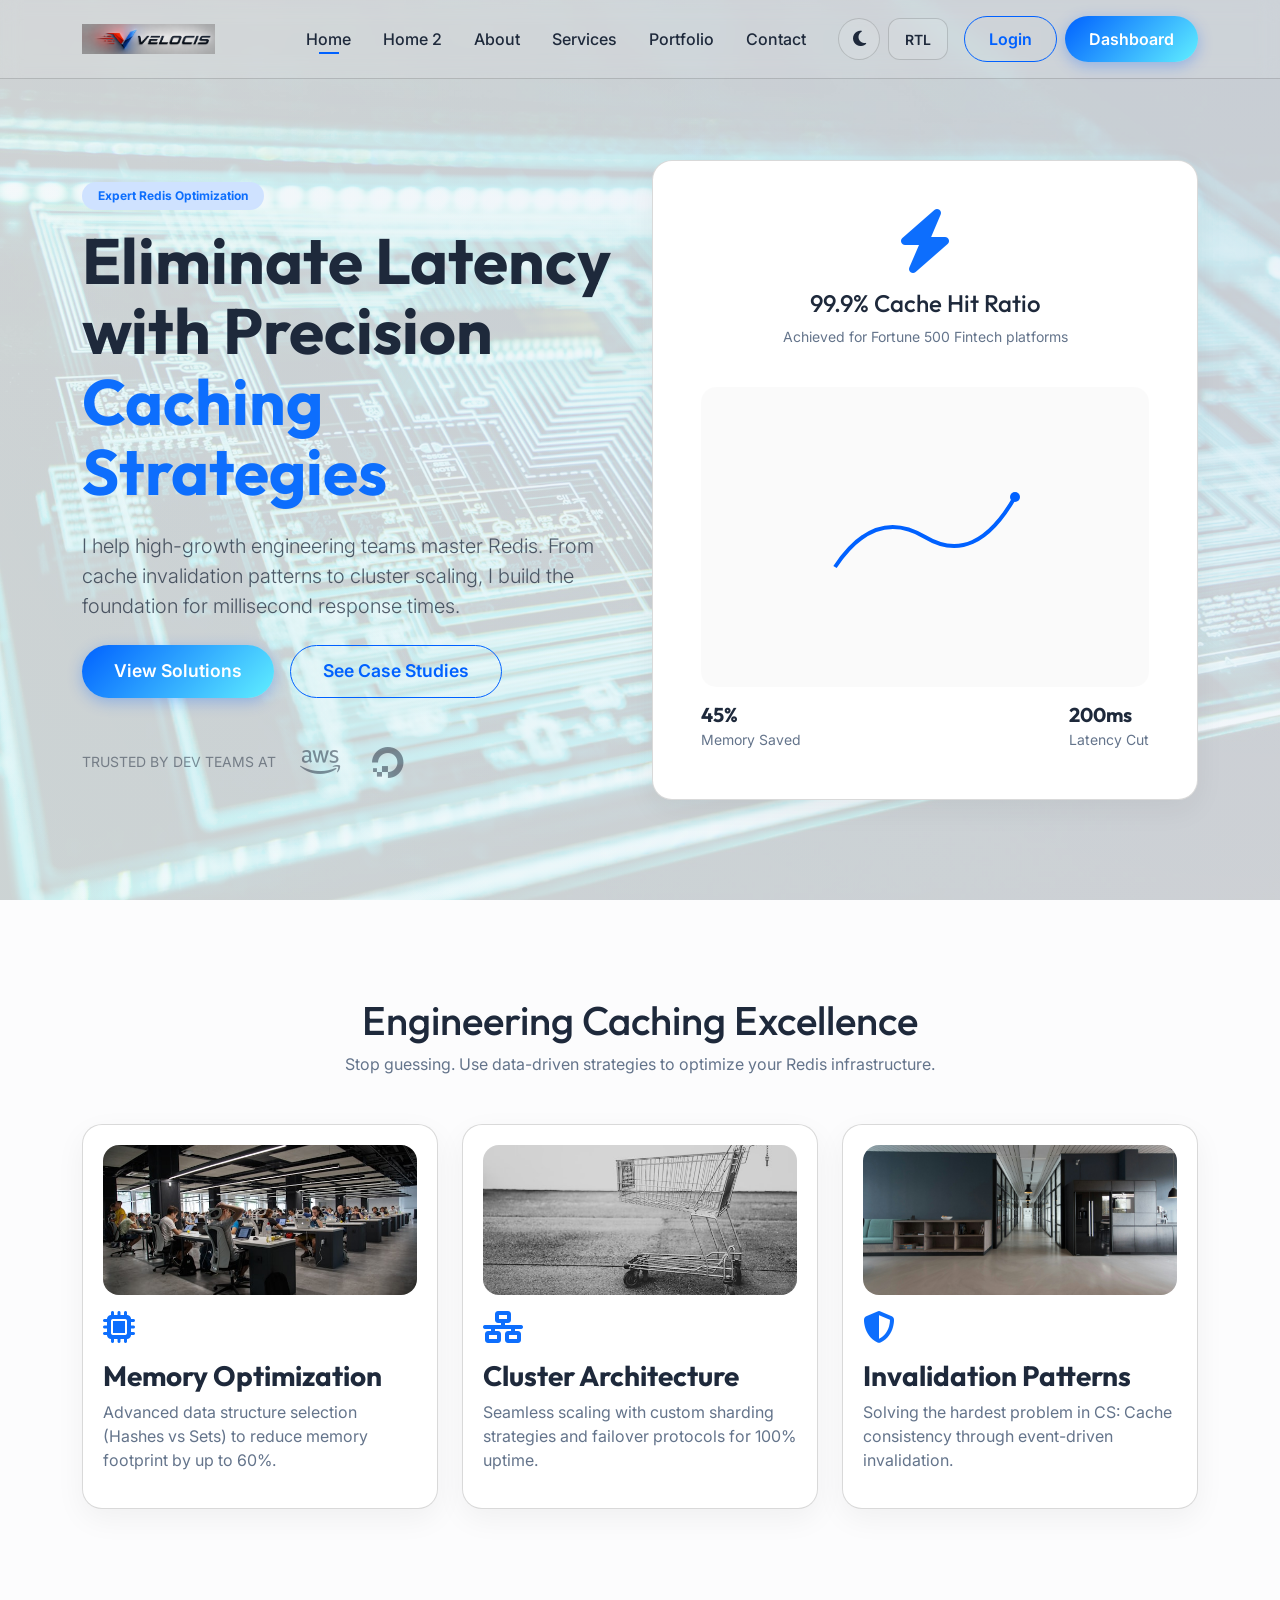
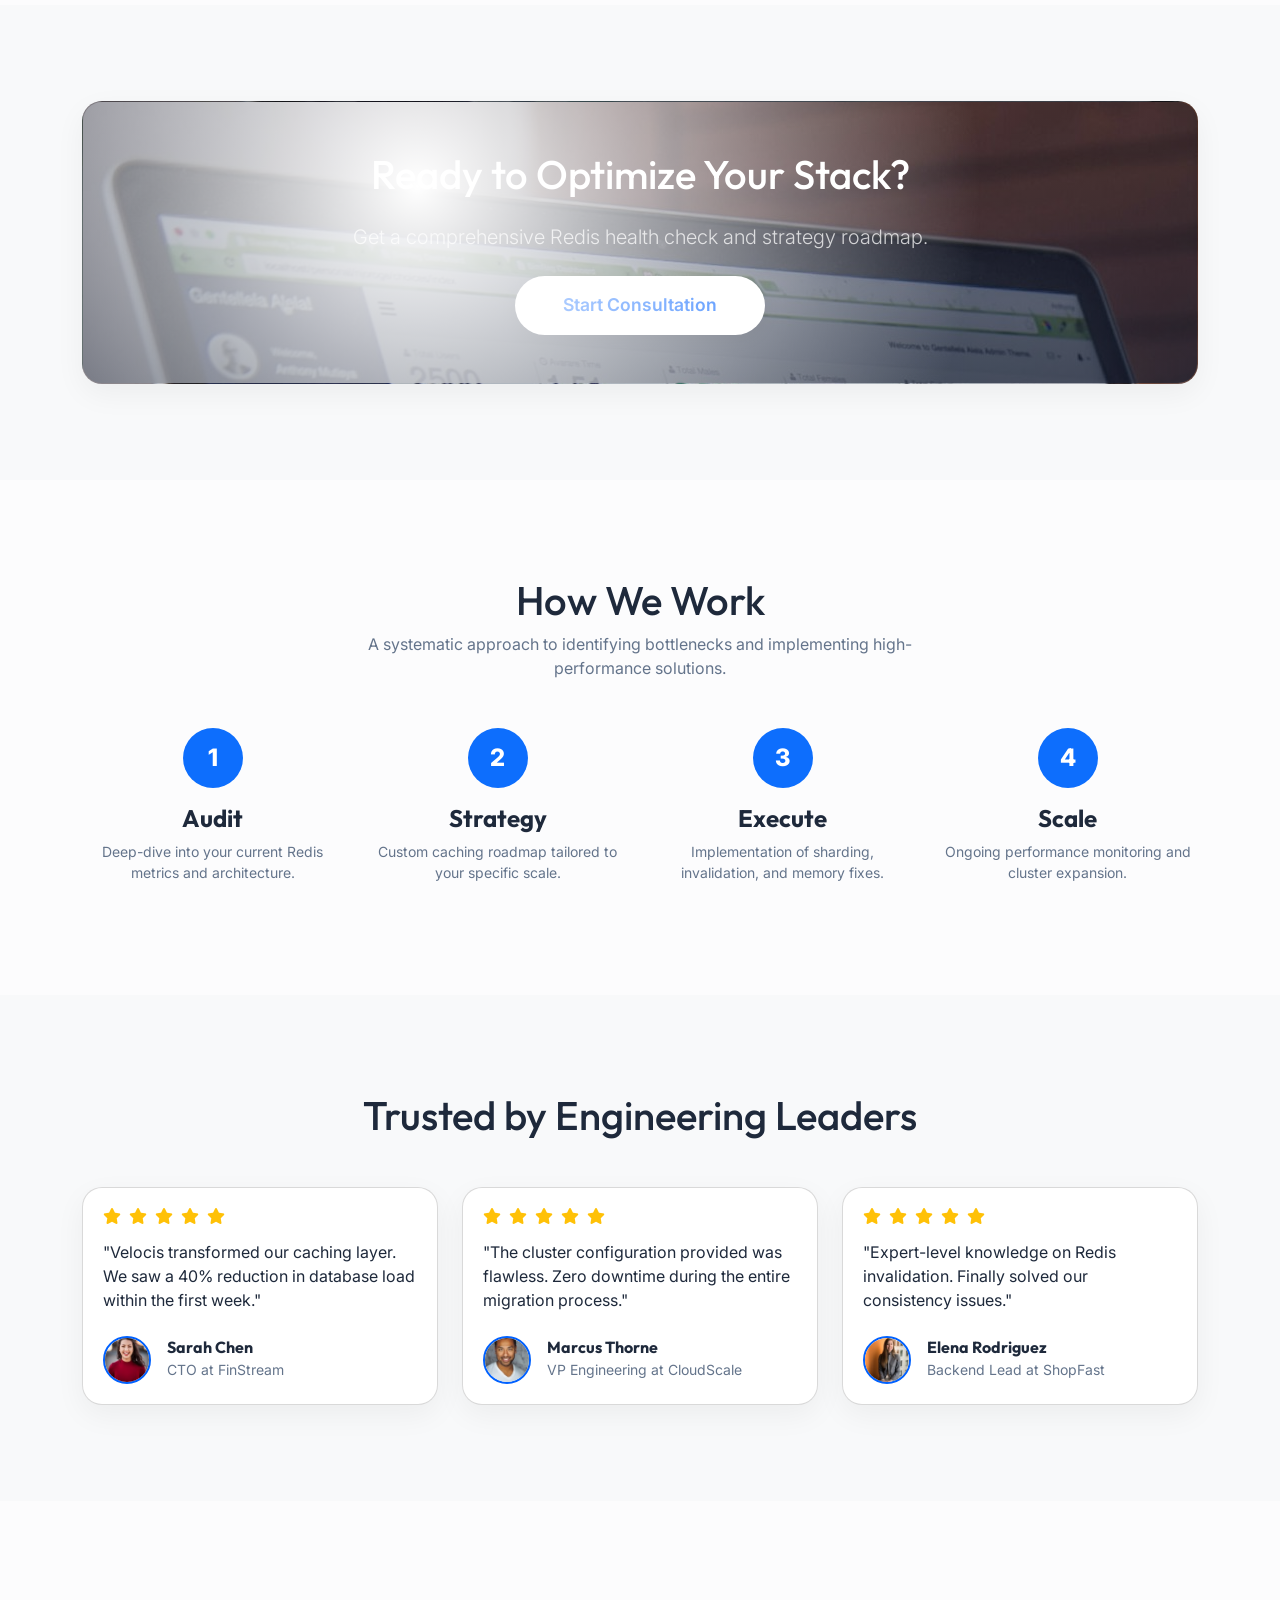
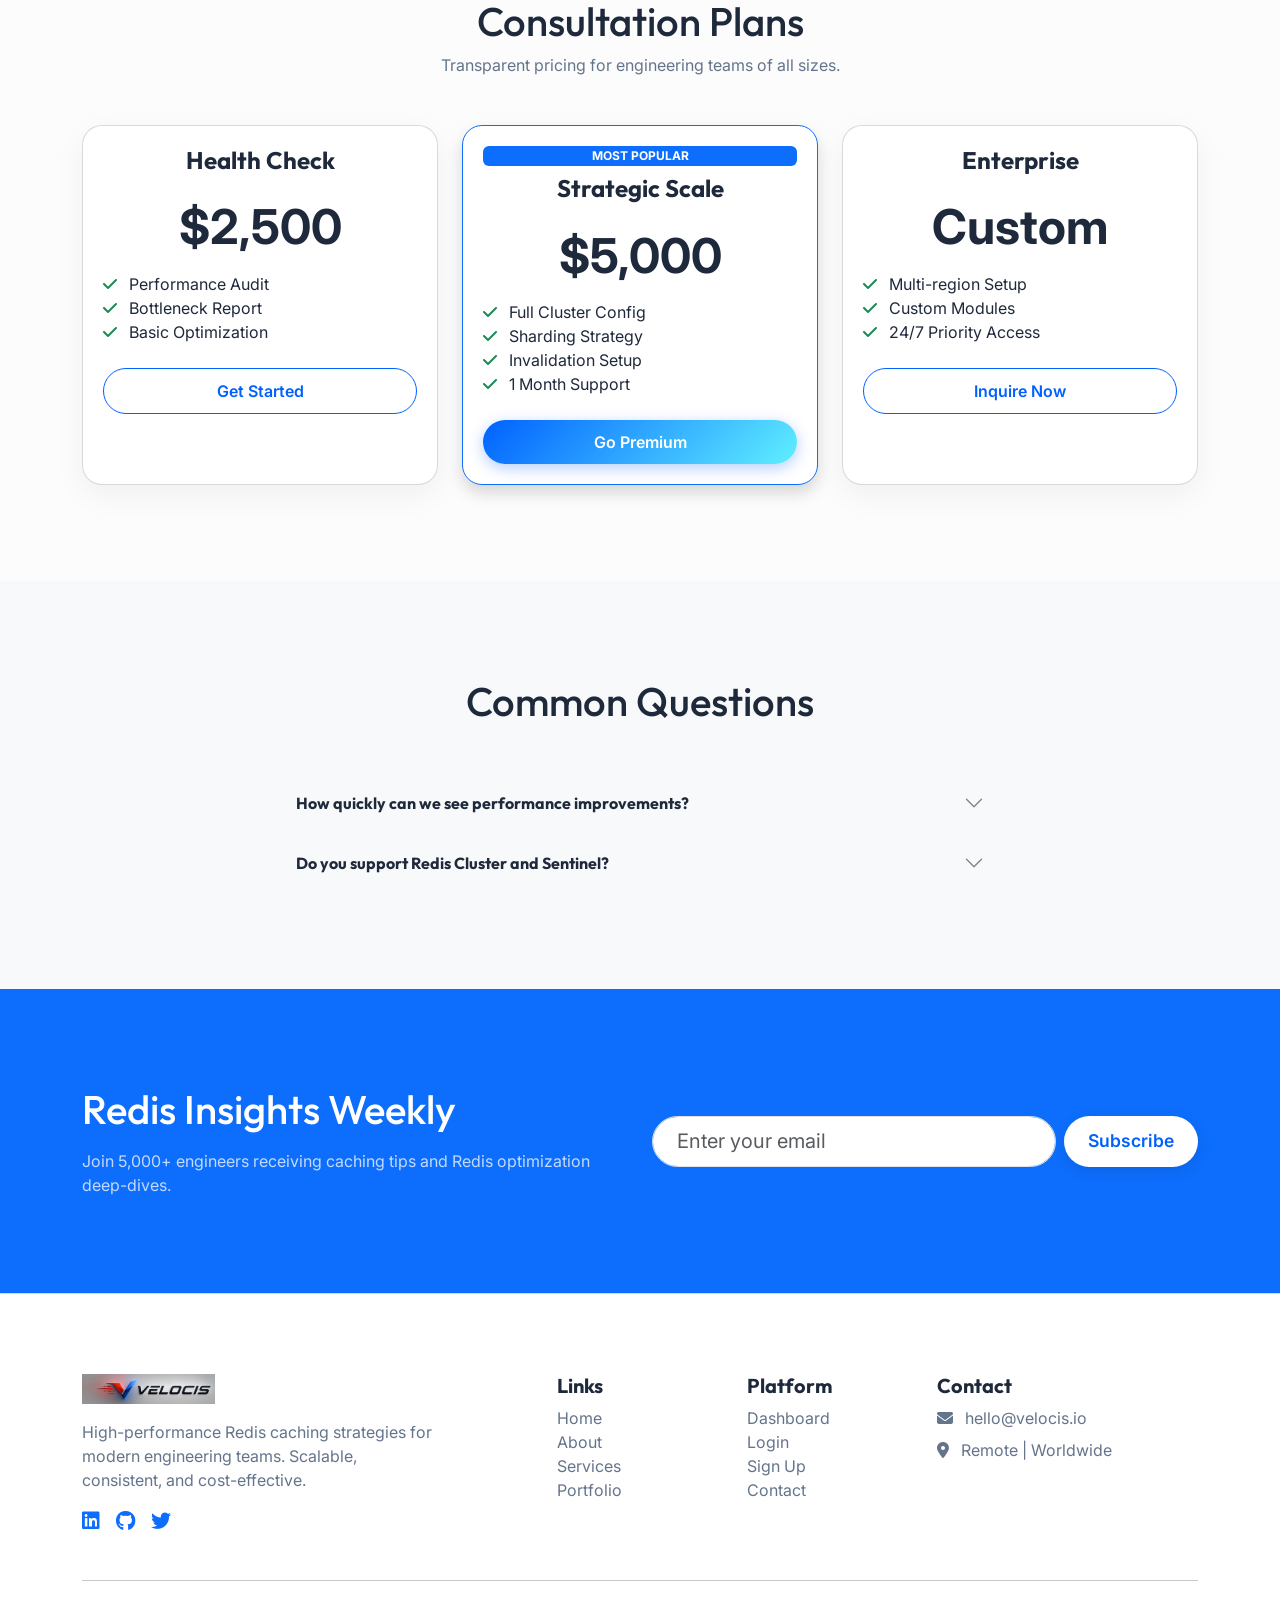
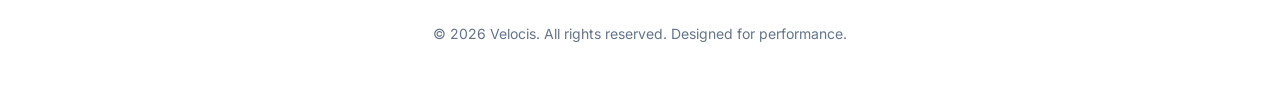
==== index.html @ e5b5977b "First80CentPush" ====
<!DOCTYPE html>
<html lang="en" dir="ltr">

<head>
    <meta charset="UTF-8">
    <meta name="viewport" content="width=device-width, initial-scale=1.0">
    <meta name="description"
        content="Velocis - Freelance Redis Caching Strategy Consultant. Expert Redis optimization, cluster configuration, and memory management for dev teams.">
    <meta name="keywords"
        content="Redis Consultant, Caching Strategy, Redis Optimization, Memory Management, Redis Cluster, Cache Invalidation">
    <meta name="author" content="Velocis">
    <title>Velocis | Redis Caching Strategy Consultant</title>
    <link rel="icon" type="image/png" href="assets/favicon.png">

    <!-- Google Fonts -->
    <link rel="preconnect" href="https://fonts.googleapis.com">
    <link rel="preconnect" href="https://fonts.gstatic.com" crossorigin>
    <link href="https://fonts.googleapis.com/css2?family=Inter:wght@400;500;600&family=Outfit:wght@700;800&display=swap"
        rel="stylesheet">

    <!-- Bootstrap 5 CSS -->
    <link href="https://cdn.jsdelivr.net/npm/bootstrap@5.3.0/dist/css/bootstrap.min.css" rel="stylesheet">
    <!-- Font Awesome -->
    <link rel="stylesheet" href="https://cdnjs.cloudflare.com/ajax/libs/font-awesome/6.4.0/css/all.min.css">
    <!-- Custom CSS -->
    <link rel="stylesheet" href="css/style.css">
</head>

<body>

    <!-- Navbar -->
    <nav class="navbar navbar-expand-lg fixed-top py-3">
        <div class="container">
            <a class="navbar-brand d-flex align-items-center" href="index.html">
                <img src="assets/logo.png" alt="Velocis Logo" height="30" class="d-inline-block align-text-top me-2">
            </a>
            <button class="navbar-toggler border-0" type="button" data-bs-toggle="collapse" data-bs-target="#navbarNav">
                <span class="navbar-toggler-icon"></span>
            </button>
            <div class="collapse navbar-collapse" id="navbarNav">
                <ul class="navbar-nav ms-auto align-items-center">
                    <li class="nav-item"><a class="nav-link px-3 active" href="index.html">Home</a></li>
                    <li class="nav-item"><a class="nav-link px-3" href="index-alt.html">Home 2</a></li>
                    <li class="nav-item"><a class="nav-link px-3" href="about.html">About</a></li>
                    <li class="nav-item"><a class="nav-link px-3" href="services.html">Services</a></li>
                    <li class="nav-item"><a class="nav-link px-3" href="portfolio.html">Portfolio</a></li>
                    <li class="nav-item"><a class="nav-link px-3" href="contact.html">Contact</a></li>
                    <li class="nav-item ms-lg-3 d-flex gap-2">
                        <button id="theme-toggle" title="Toggle Theme">
                            <i class="fas fa-moon"></i>
                        </button>
                        <button id="rtl-toggle" class="btn btn-outline-secondary btn-sm">RTL</button>
                    </li>
                    <li class="nav-item ms-lg-3 d-flex gap-2">
                        <a href="login.html" class="btn btn-outline-primary">Login</a>
                        <a href="dashboard.html" class="btn btn-premium">Dashboard</a>
                    </li>
                </ul>
            </div>
        </div>
    </nav>

    <!-- Hero Section -->
    <header class="hero-section">
        <img src="assets/home_hero.jpg" alt="Tech Background" class="hero-bg-image">
        <div class="container">
            <div class="row align-items-center">
                <div class="col-lg-6 hero-content">
                    <span class="badge bg-primary-subtle text-primary mb-3 px-3 py-2 rounded-pill">Expert Redis
                        Optimization</span>
                    <h1 class="hero-title">Eliminate Latency with Precision <span class="text-primary">Caching
                            Strategies</span></h1>
                    <p class="lead mb-4 opacity-75">I help high-growth engineering teams master Redis. From cache
                        invalidation patterns to cluster scaling, I build the foundation for millisecond response times.
                    </p>
                    <div class="d-flex gap-3">
                        <a href="services.html" class="btn btn-premium btn-lg">View Solutions</a>
                        <a href="portfolio.html" class="btn btn-outline-primary btn-lg">See Case Studies</a>
                    </div>
                    <div class="mt-5 d-flex align-items-center gap-4 opacity-50">
                        <small>TRUSTED BY DEV TEAMS AT</small>
                        <div class="d-flex gap-3">
                            <i class="fab fa-aws fa-2x"></i>
                            <i class="fab fa-google-cloud fa-2x"></i>
                            <i class="fab fa-digital-ocean fa-2x"></i>
                        </div>
                    </div>
                </div>
                <div class="col-lg-6 d-none d-lg-block">
                    <div class="glass-card text-center p-5">
                        <div class="mb-4">
                            <i class="fas fa-bolt text-primary fa-4x mb-3"></i>
                            <h3 class="h4">99.9% Cache Hit Ratio</h3>
                            <p class="small text-muted">Achieved for Fortune 500 Fintech platforms</p>
                        </div>
                        <div class="chart-container mb-3">
                            <!-- Simple SVG Visualization -->
                            <svg width="200" height="100" viewBox="0 0 200 100">
                                <path d="M10,80 Q50,20 100,50 T190,10" fill="none" stroke="var(--primary-color)"
                                    stroke-width="4" />
                                <circle cx="190" cy="10" r="5" fill="var(--primary-color)" />
                            </svg>
                        </div>
                        <div class="d-flex justify-content-between text-start">
                            <div>
                                <h5 class="mb-0">45%</h5>
                                <small class="text-muted">Memory Saved</small>
                            </div>
                            <div>
                                <h5 class="mb-0">200ms</h5>
                                <small class="text-muted">Latency Cut</small>
                            </div>
                        </div>
                    </div>
                </div>
            </div>
        </div>
    </header>

    <!-- Expertise Section -->
    <section class="py-5 bg-light-subtle">
        <div class="container py-5">
            <div class="text-center mb-5 section-title">
                <h2 class="h1">Engineering Caching Excellence</h2>
                <p class="text-muted mx-auto" style="max-width: 600px;">Stop guessing. Use data-driven strategies to
                    optimize your Redis infrastructure.</p>
            </div>
            <div class="row g-4">
                <div class="col-md-4">
                    <div class="glass-card h-100 hover-zoom">
                        <img src="assets/service_audit.jpg" alt="Memory Optimization" class="img-fluid rounded-4 mb-3" style="height: 150px; object-fit: cover;">
                        <i class="fas fa-microchip text-primary fa-2x mb-3"></i>
                        <h3>Memory Optimization</h3>
                        <p class="text-muted">Advanced data structure selection (Hashes vs Sets) to reduce memory
                            footprint by up to 60%.</p>
                    </div>
                </div>
                <div class="col-md-4">
                    <div class="glass-card h-100 hover-zoom">
                        <img src="assets/service_cluster.jpg" alt="Cluster Architecture" class="img-fluid rounded-4 mb-3" style="height: 150px; object-fit: cover;">
                        <i class="fas fa-network-wired text-primary fa-2x mb-3"></i>
                        <h3>Cluster Architecture</h3>
                        <p class="text-muted">Seamless scaling with custom sharding strategies and failover protocols
                            for 100% uptime.</p>
                    </div>
                </div>
                <div class="col-md-4">
                    <div class="glass-card h-100 hover-zoom">
                        <img src="assets/about_hero.jpg" alt="Invalidation Patterns" class="img-fluid rounded-4 mb-3" style="height: 150px; object-fit: cover;">
                        <i class="fas fa-shield-halved text-primary fa-2x mb-3"></i>
                        <h3>Invalidation Patterns</h3>
                        <p class="text-muted">Solving the hardest problem in CS: Cache consistency through event-driven
                            invalidation.</p>
                    </div>
                </div>
            </div>
        </div>
    </section>

    <!-- CTA Section -->
    <section class="py-5">
        <div class="container py-5">
            <div class="glass-card bg-primary text-white p-5 text-center overflow-hidden position-relative image-overlay bg-img"
                style="background-image: url('assets/portfolio_3.jpg');">
                <div class="position-relative z-2">
                    <h2 class="h1 mb-4">Ready to Optimize Your Stack?</h2>
                    <p class="lead mb-4 opacity-75">Get a comprehensive Redis health check and strategy roadmap.</p>
                    <a href="contact.html" class="btn btn-light btn-lg px-5 py-3">Start Consultation</a>
                </div>
                <!-- Background decor -->
                <div class="position-absolute top-0 start-0 w-100 h-100 opacity-10"
                    style="background: radial-gradient(circle at 30% 30%, white 0%, transparent 70%);"></div>
            </div>
        </div>
    </section>

    <!-- Process Section -->
    <section class="py-5 bg-light-subtle">
        <div class="container py-5">
            <div class="text-center mb-5 section-title">
                <h2 class="h1">How We Work</h2>
                <p class="text-muted mx-auto" style="max-width: 600px;">A systematic approach to identifying bottlenecks
                    and implementing high-performance solutions.</p>
            </div>
            <div class="row g-4 justify-content-center">
                <div class="col-md-3 text-center">
                    <div class="bg-primary text-white rounded-circle d-inline-flex align-items-center justify-content-center mb-3"
                        style="width: 60px; height: 60px; font-size: 1.5rem; font-weight: 800;">1</div>
                    <h4>Audit</h4>
                    <p class="text-muted small">Deep-dive into your current Redis metrics and architecture.</p>
                </div>
                <div class="col-md-3 text-center">
                    <div class="bg-primary text-white rounded-circle d-inline-flex align-items-center justify-content-center mb-3"
                        style="width: 60px; height: 60px; font-size: 1.5rem; font-weight: 800;">2</div>
                    <h4>Strategy</h4>
                    <p class="text-muted small">Custom caching roadmap tailored to your specific scale.</p>
                </div>
                <div class="col-md-3 text-center">
                    <div class="bg-primary text-white rounded-circle d-inline-flex align-items-center justify-content-center mb-3"
                        style="width: 60px; height: 60px; font-size: 1.5rem; font-weight: 800;">3</div>
                    <h4>Execute</h4>
                    <p class="text-muted small">Implementation of sharding, invalidation, and memory fixes.</p>
                </div>
                <div class="col-md-3 text-center">
                    <div class="bg-primary text-white rounded-circle d-inline-flex align-items-center justify-content-center mb-3"
                        style="width: 60px; height: 60px; font-size: 1.5rem; font-weight: 800;">4</div>
                    <h4>Scale</h4>
                    <p class="text-muted small">Ongoing performance monitoring and cluster expansion.</p>
                </div>
            </div>
        </div>
    </section>

    <!-- Testimonials Section -->
    <section class="py-5">
        <div class="container py-5">
            <div class="text-center mb-5 section-title">
                <h2 class="h1">Trusted by Engineering Leaders</h2>
            </div>
            <div class="row g-4">
                <div class="col-md-4">
                    <div class="glass-card h-100">
                        <div class="d-flex gap-2 text-warning mb-3">
                            <i class="fas fa-star"></i><i class="fas fa-star"></i><i class="fas fa-star"></i><i
                                class="fas fa-star"></i><i class="fas fa-star"></i>
                        </div>
                        <p class="mb-4">"Velocis transformed our caching layer. We saw a 40% reduction in database load
                            within the first week."</p>
                        <div class="d-flex align-items-center gap-3">
                            <img src="assets/sarah.jpg" alt="Sarah Chen" class="avatar-img">
                            <div>
                                <h6 class="mb-0">Sarah Chen</h6>
                                <small class="text-muted">CTO at FinStream</small>
                            </div>
                        </div>
                    </div>
                </div>
                <div class="col-md-4">
                    <div class="glass-card h-100">
                        <div class="d-flex gap-2 text-warning mb-3">
                            <i class="fas fa-star"></i><i class="fas fa-star"></i><i class="fas fa-star"></i><i
                                class="fas fa-star"></i><i class="fas fa-star"></i>
                        </div>
                        <p class="mb-4">"The cluster configuration provided was flawless. Zero downtime during the
                            entire migration process."</p>
                        <div class="d-flex align-items-center gap-3">
                            <img src="assets/marcus.jpg" alt="Marcus Thorne" class="avatar-img">
                            <div>
                                <h6 class="mb-0">Marcus Thorne</h6>
                                <small class="text-muted">VP Engineering at CloudScale</small>
                            </div>
                        </div>
                    </div>
                </div>
                <div class="col-md-4">
                    <div class="glass-card h-100">
                        <div class="d-flex gap-2 text-warning mb-3">
                            <i class="fas fa-star"></i><i class="fas fa-star"></i><i class="fas fa-star"></i><i
                                class="fas fa-star"></i><i class="fas fa-star"></i>
                        </div>
                        <p class="mb-4">"Expert-level knowledge on Redis invalidation. Finally solved our consistency
                            issues."</p>
                        <div class="d-flex align-items-center gap-3">
                            <img src="assets/elena.jpg" alt="Elena Rodriguez" class="avatar-img">
                            <div>
                                <h6 class="mb-0">Elena Rodriguez</h6>
                                <small class="text-muted">Backend Lead at ShopFast</small>
                            </div>
                        </div>
                    </div>
                </div>
            </div>
        </div>
    </section>

    <!-- Pricing Section -->
    <section class="py-5 bg-light-subtle">
        <div class="container py-5">
            <div class="text-center mb-5 section-title">
                <h2 class="h1">Consultation Plans</h2>
                <p class="text-muted mx-auto" style="max-width: 600px;">Transparent pricing for engineering teams of all
                    sizes.</p>
            </div>
            <div class="row g-4">
                <div class="col-md-4">
                    <div class="glass-card h-100 text-center">
                        <h4>Health Check</h4>
                        <div class="display-5 fw-bold my-3">$2,500</div>
                        <ul class="list-unstyled mb-4 text-start">
                            <li><i class="fas fa-check text-success me-2"></i> Performance Audit</li>
                            <li><i class="fas fa-check text-success me-2"></i> Bottleneck Report</li>
                            <li><i class="fas fa-check text-success me-2"></i> Basic Optimization</li>
                        </ul>
                        <a href="contact.html" class="btn btn-outline-primary w-100">Get Started</a>
                    </div>
                </div>
                <div class="col-md-4">
                    <div class="glass-card h-100 text-center border-primary shadow">
                        <span class="badge bg-primary mb-2">MOST POPULAR</span>
                        <h4>Strategic Scale</h4>
                        <div class="display-5 fw-bold my-3">$5,000</div>
                        <ul class="list-unstyled mb-4 text-start">
                            <li><i class="fas fa-check text-success me-2"></i> Full Cluster Config</li>
                            <li><i class="fas fa-check text-success me-2"></i> Sharding Strategy</li>
                            <li><i class="fas fa-check text-success me-2"></i> Invalidation Setup</li>
                            <li><i class="fas fa-check text-success me-2"></i> 1 Month Support</li>
                        </ul>
                        <a href="contact.html" class="btn btn-premium w-100">Go Premium</a>
                    </div>
                </div>
                <div class="col-md-4">
                    <div class="glass-card h-100 text-center">
                        <h4>Enterprise</h4>
                        <div class="display-5 fw-bold my-3">Custom</div>
                        <ul class="list-unstyled mb-4 text-start">
                            <li><i class="fas fa-check text-success me-2"></i> Multi-region Setup</li>
                            <li><i class="fas fa-check text-success me-2"></i> Custom Modules</li>
                            <li><i class="fas fa-check text-success me-2"></i> 24/7 Priority Access</li>
                        </ul>
                        <a href="contact.html" class="btn btn-outline-primary w-100">Inquire Now</a>
                    </div>
                </div>
            </div>
        </div>
    </section>

    <!-- FAQ Section -->
    <section class="py-5">
        <div class="container py-5">
            <div class="text-center mb-5 section-title">
                <h2 class="h1">Common Questions</h2>
            </div>
            <div class="row justify-content-center">
                <div class="col-lg-8">
                    <div class="accordion accordion-flush" id="faqAccordion">
                        <div class="accordion-item bg-transparent">
                            <h2 class="accordion-header">
                                <button class="accordion-button collapsed bg-transparent fw-bold" type="button"
                                    data-bs-toggle="collapse" data-bs-target="#faq1">
                                    How quickly can we see performance improvements?
                                </button>
                            </h2>
                            <div id="faq1" class="accordion-collapse collapse" data-bs-parent="#faqAccordion">
                                <div class="accordion-body text-muted">
                                    Most teams see significant latency reduction within the first 48-72 hours of
                                    implementing our initial optimization recommendations.
                                </div>
                            </div>
                        </div>
                        <div class="accordion-item bg-transparent">
                            <h2 class="accordion-header">
                                <button class="accordion-button collapsed bg-transparent fw-bold" type="button"
                                    data-bs-toggle="collapse" data-bs-target="#faq2">
                                    Do you support Redis Cluster and Sentinel?
                                </button>
                            </h2>
                            <div id="faq2" class="accordion-collapse collapse" data-bs-parent="#faqAccordion">
                                <div class="accordion-body text-muted">
                                    Yes, we specialize in both high-availability architectures, including complex
                                    sharding and failover configurations.
                                </div>
                            </div>
                        </div>
                    </div>
                </div>
            </div>
        </div>
    </section>

    <!-- Newsletter Section -->
    <section class="py-5 bg-primary text-white">
        <div class="container py-5">
            <div class="row align-items-center">
                <div class="col-lg-6">
                    <h2 class="h1 mb-3">Redis Insights Weekly</h2>
                    <p class="opacity-75 mb-0">Join 5,000+ engineers receiving caching tips and Redis optimization
                        deep-dives.</p>
                </div>
                <div class="col-lg-6">
                    <form class="d-flex gap-2 mt-4 mt-lg-0">
                        <input type="email" class="form-control form-control-lg rounded-pill px-4"
                            placeholder="Enter your email">
                        <button type="submit" class="btn btn-light btn-lg px-4">Subscribe</button>
                    </form>
                </div>
            </div>
        </div>
    </section>

    <!-- Footer -->
    <footer class="footer">
        <div class="container">
            <div class="row g-4 mb-5">
                <div class="col-lg-4">
                    <a class="navbar-brand mb-3 d-flex align-items-center" href="index.html">
                        <img src="assets/logo.png" alt="Velocis Logo" height="30" class="me-2">
                    </a>
                    <p class="text-muted">High-performance Redis caching strategies for modern engineering teams.
                        Scalable, consistent, and cost-effective.</p>
                    <div class="d-flex gap-3">
                        <a href="#" class="text-primary"><i class="fab fa-linkedin fa-lg"></i></a>
                        <a href="#" class="text-primary"><i class="fab fa-github fa-lg"></i></a>
                        <a href="#" class="text-primary"><i class="fab fa-twitter fa-lg"></i></a>
                    </div>
                </div>
                <div class="col-lg-2 offset-lg-1">
                    <h5>Links</h5>
                    <ul class="list-unstyled">
                        <li><a href="index.html" class="text-decoration-none text-muted">Home</a></li>
                        <li><a href="about.html" class="text-decoration-none text-muted">About</a></li>
                        <li><a href="services.html" class="text-decoration-none text-muted">Services</a></li>
                        <li><a href="portfolio.html" class="text-decoration-none text-muted">Portfolio</a></li>
                    </ul>
                </div>
                <div class="col-lg-2">
                    <h5>Platform</h5>
                    <ul class="list-unstyled">
                        <li><a href="dashboard.html" class="text-decoration-none text-muted">Dashboard</a></li>
                        <li><a href="login.html" class="text-decoration-none text-muted">Login</a></li>
                        <li><a href="signup.html" class="text-decoration-none text-muted">Sign Up</a></li>
                        <li><a href="contact.html" class="text-decoration-none text-muted">Contact</a></li>
                    </ul>
                </div>
                <div class="col-lg-3">
                    <h5>Contact</h5>
                    <ul class="list-unstyled">
                        <li class="text-muted mb-2"><i class="fas fa-envelope me-2"></i> hello@velocis.io</li>
                        <li class="text-muted mb-2"><i class="fas fa-location-dot me-2"></i> Remote | Worldwide</li>
                    </ul>
                </div>
            </div>
            <hr>
            <div class="text-center text-muted pt-4">
                <small>&copy; 2026 Velocis. All rights reserved. Designed for performance.</small>
            </div>
        </div>
    </footer>

    <!-- Bootstrap 5 JS Bundle -->
    <script src="https://cdn.jsdelivr.net/npm/bootstrap@5.3.0/dist/js/bootstrap.bundle.min.js"></script>
    <!-- Custom JS -->
    <script src="js/main.js"></script>
</body>

</html>
---- css/style.css ----
:root {
    --primary-color: #0061ff;
    --secondary-color: #60efff;
    --accent-color: #ff3366;
    --bg-body: #f8f9fa;
    --bg-card: #ffffff;
    --text-main: #1e293b;
    --text-muted: #64748b;
    --transition: all 0.3s cubic-bezier(0.4, 0, 0.2, 1);
    --glass-bg: rgba(255, 255, 255, 0.1);
    --glass-border: rgba(0, 0, 0, 0.15);
}

[data-theme="dark"] {
    --bg-body: #0f172a;
    --bg-card: #1e293b;
    --text-main: #f8f9fa;
    --text-muted: #94a3b8;
    --glass-bg: rgba(15, 23, 42, 0.7);
    --glass-border: rgba(255, 255, 255, 0.2);
}

body {
    font-family: 'Inter', system-ui, -apple-system, sans-serif;
    background-color: var(--bg-body);
    color: var(--text-main);
    transition: var(--transition);
    overflow-x: hidden;
}

a {
    transition: var(--transition);
    display: inline-block;
}

a:hover {
    color: var(--primary-color);
    transform: translateY(-5px);
}

.text-primary.text-decoration-none {
    position: relative;
    transition: var(--transition);
    display: inline-block;
}

.text-primary.text-decoration-none:hover {
    color: var(--accent-color) !important;
    transform: translateY(-5px);
}

.text-primary.text-decoration-none::after {
    content: '';
    position: absolute;
    width: 0;
    height: 1px;
    bottom: -2px;
    left: 0;
    background-color: currentColor;
    transition: var(--transition);
}

.text-primary.text-decoration-none:hover::after {
    width: 100%;
}

h1, h2, h3, h4, h5, h6 {
    font-family: 'Outfit', sans-serif;
    font-weight: 700;
}

/* Premium Navigation */
.navbar {
    backdrop-filter: blur(10px);
    background: var(--glass-bg);
    border-bottom: 1px solid var(--glass-border);
    transition: var(--transition);
}

.nav-link {
    position: relative;
    font-weight: 500;
    display: inline-block;
    color: var(--text-main) !important;
}

.nav-link::after {
    content: '';
    position: absolute;
    width: 0;
    height: 2px;
    bottom: 5px;
    left: 50%;
    background: var(--primary-color);
    transition: var(--transition);
    transform: translateX(-50%);
}

.nav-link:hover::after,
.nav-link.active::after {
    width: 20px;
}

.nav-link:hover {
    color: var(--primary-color) !important;
    transform: translateY(-5px);
}

.dropdown-menu {
    background: var(--bg-card);
    backdrop-filter: blur(15px);
    border: 1px solid var(--glass-border);
    border-radius: 15px;
    padding: 1rem;
    margin-top: 15px;
    display: block;
    opacity: 0;
    visibility: hidden;
    transform: translateY(10px);
    transition: var(--transition);
}

.dropdown:hover .dropdown-menu {
    opacity: 1;
    visibility: visible;
    transform: translateY(0);
}

.dropdown-item {
    border-radius: 8px;
    padding: 0.5rem 1rem;
    transition: var(--transition);
    display: block;
    color: var(--text-main);
}

.dropdown-item:hover {
    background: var(--primary-color);
    color: white;
    transform: translateY(-5px);
}

.navbar-brand {
    font-weight: 800;
    font-size: 1.5rem;
    letter-spacing: -1px;
    color: var(--primary-color); /* Fallback for older browsers */
    background: linear-gradient(45deg, var(--primary-color), var(--secondary-color));
    background-clip: text;
    -webkit-background-clip: text;
    -webkit-text-fill-color: transparent;
}

/* Image Utilities */
.bg-img {
    background-size: cover;
    background-position: center;
    background-repeat: no-repeat;
}

.image-overlay {
    position: relative;
}

.image-overlay::before {
    content: '';
    position: absolute;
    top: 0;
    left: 0;
    width: 100%;
    height: 100%;
    background: linear-gradient(to bottom, rgba(15, 23, 42, 0.4), rgba(15, 23, 42, 0.7));
    z-index: 1;
}

.image-overlay > * {
    position: relative;
    z-index: 2;
}

.avatar-img {
    width: 48px;
    height: 48px;
    border-radius: 50%;
    object-fit: cover;
    border: 2px solid var(--primary-color);
}

.value-icon-box {
    width: 80px;
    height: 80px;
    display: flex;
    align-items: center;
    justify-content: center;
    background: var(--primary-color);
    color: white;
    border-radius: 50%;
    margin: 0 auto 1.5rem;
    font-size: 1.5rem;
    transition: var(--transition);
    box-shadow: 0 10px 20px rgba(0, 97, 255, 0.2);
}

.value-icon-box:hover {
    transform: scale(1.1) rotate(10deg);
    box-shadow: 0 15px 30px rgba(0, 97, 255, 0.3);
}

[data-theme="dark"] .value-icon-box {
    background: rgba(0, 97, 255, 0.2);
    color: var(--primary-color);
    border: 1px solid var(--primary-color);
}

.icon-box {
    width: 54px;
    height: 54px;
    display: flex;
    align-items: center;
    justify-content: center;
    border-radius: 50%;
    flex-shrink: 0;
}

.social-btn {
    width: 42px;
    height: 42px;
    display: flex;
    align-items: center;
    justify-content: center;
    border-radius: 50%;
    border: 1.5px solid var(--primary-color);
    color: var(--primary-color);
    transition: var(--transition);
    text-decoration: none !important;
}

.social-btn:hover {
    background: var(--primary-color);
    color: white !important;
    transform: translateY(-5px);
    box-shadow: 0 5px 15px rgba(0, 97, 255, 0.3);
}

[data-theme="dark"] .social-btn {
    border-color: var(--glass-border);
    color: var(--text-main);
    background: var(--glass-bg);
}

[data-theme="dark"] .social-btn:hover {
    background: var(--primary-color);
    border-color: var(--primary-color);
    color: white !important;
}

.profile-img-large {
    max-height: 450px;
    width: 100%;
    object-fit: cover;
    border-radius: 20px;
}

.history-img-standard {
    max-height: 300px;
    width: 100%;
    object-fit: cover;
    border-radius: 20px;
}

.hover-zoom {
    overflow: hidden;
}

.hover-zoom img {
    transition: var(--transition);
}

.hover-zoom:hover img {
    transform: scale(1.1);
}

/* Hero Section */
.hero-section {
    padding: 160px 0 100px;
    background: radial-gradient(circle at top right, rgba(0, 97, 255, 0.05), transparent),
                radial-gradient(circle at bottom left, rgba(96, 239, 255, 0.05), transparent);
    position: relative;
    overflow: hidden;
}

.hero-bg-image {
    position: absolute;
    top: 0;
    left: 0;
    width: 100%;
    height: 100%;
    object-fit: cover;
    opacity: 0.15;
    z-index: 0;
    pointer-events: none;
}

[data-theme="dark"] .hero-bg-image {
    opacity: 0.2;
}

.hero-section.auth-page {
    padding-top: 60px;
    padding-bottom: 60px;
    background: linear-gradient(135deg, rgba(0, 97, 255, 0.1), rgba(96, 239, 255, 0.1)),
                url('../assets/home_hero.jpg');
    background-size: cover;
    background-position: center;
}

.hero-title {
    font-size: clamp(2.5rem, 5vw, 4rem);
    line-height: 1.1;
    margin-bottom: 1.5rem;
}

/* Glass Cards */
.glass-card {
    background: var(--bg-card);
    border: 1px solid var(--glass-border);
    border-radius: 20px;
    padding: 1.25rem;
    transition: var(--transition);
    box-shadow: 0 10px 30px rgba(0, 0, 0, 0.05);
    display: flex;
    flex-direction: column;
}

.glass-card > .mt-auto,
.glass-card .p-4 > .mt-auto {
    margin-top: auto;
}

.glass-card .p-4 {
    display: flex;
    flex-direction: column;
    flex-grow: 1;
}

.glass-card:hover {
    transform: translateY(-10px);
    box-shadow: 0 20px 40px rgba(0, 0, 0, 0.1);
}

/* Buttons */
.btn {
    border-radius: 50px;
    font-weight: 600;
    padding: 10px 24px;
    transition: var(--transition);
    border-width: 1.5px;
    display: inline-flex;
    align-items: center;
    justify-content: center;
    gap: 8px;
}

.btn:active {
    transform: scale(0.98);
}

.btn-sm {
    padding: 6px 16px;
    font-size: 0.875rem;
}

.btn-lg {
    padding: 12px 32px;
    font-size: 1.1rem;
}

/* Button Group Adjustment */
.btn-group .btn {
    border-radius: 12px;
}

.btn-group .btn:first-child {
    border-top-right-radius: 0;
    border-bottom-right-radius: 0;
}

.btn-group .btn:last-child {
    border-top-left-radius: 0;
    border-bottom-left-radius: 0;
}

.btn-group .btn:not(:first-child):not(:last-child) {
    border-radius: 0;
}

.btn-premium {
    background: linear-gradient(135deg, var(--primary-color), var(--secondary-color));
    color: white;
    border: none !important;
    box-shadow: 0 4px 15px rgba(0, 97, 255, 0.3);
}

.btn-premium:hover {
    transform: translateY(-5px) scale(1.02);
    box-shadow: 0 8px 25px rgba(0, 97, 255, 0.4);
    color: white;
}

.btn-primary {
    background-color: var(--primary-color);
    border-color: var(--primary-color);
    box-shadow: 0 4px 10px rgba(0, 97, 255, 0.2);
}

.btn-primary:hover {
    background-color: #0052d9;
    border-color: #0052d9;
    transform: translateY(-5px);
    box-shadow: 0 6px 15px rgba(0, 97, 255, 0.3);
}

.btn-outline-primary {
    color: var(--primary-color);
    border-color: var(--primary-color);
}

.btn-outline-primary:hover {
    background-color: var(--primary-color);
    color: white;
    transform: translateY(-5px);
}

.btn-outline-secondary {
    color: var(--text-main);
    border-color: var(--glass-border);
    background: var(--glass-bg);
}

.btn-outline-secondary:hover {
    background-color: var(--primary-color);
    border-color: var(--primary-color) !important;
    color: white !important;
    transform: translateY(-5px);
}

.btn-light {
    background-color: white;
    color: var(--primary-color);
    border: none;
    box-shadow: 0 4px 15px rgba(0, 0, 0, 0.1);
}

.btn-light:hover {
    background-color: #f8f9fa;
    transform: translateY(-5px);
    box-shadow: 0 8px 25px rgba(0, 0, 0, 0.15);
}

/* Dashboard Elements */
.stat-card {
    border-left: 4px solid var(--primary-color);
}

.cursor-pointer {
    cursor: pointer;
}

.chart-container {
    min-height: 300px;
    background: rgba(0,0,0,0.02);
    border-radius: 15px;
    display: flex;
    align-items: center;
    justify-content: center;
}

/* Theme Toggle */
#theme-toggle {
    cursor: pointer;
    padding: 0;
    border-radius: 50%;
    width: 42px;
    height: 42px;
    display: flex;
    align-items: center;
    justify-content: center;
    background: var(--glass-bg);
    border: 1.5px solid var(--glass-border);
    color: var(--text-main);
    transition: var(--transition);
}

#theme-toggle:hover {
    background: var(--primary-color);
    border-color: var(--primary-color);
    color: white;
    transform: translateY(-5px) rotate(15deg) scale(1.1);
}

#theme-toggle i {
    font-size: 1.1rem;
}

/* RTL Support */
[dir="rtl"] {
    text-align: right;
}

[dir="rtl"] .ms-auto {
    margin-right: auto !important;
    margin-left: 0 !important;
}

[dir="rtl"] .me-2 {
    margin-left: 0.5rem !important;
    margin-right: 0 !important;
}

[dir="rtl"] .navbar-brand {
    letter-spacing: 0;
}

[dir="rtl"] .hero-section {
    background: radial-gradient(circle at top left, rgba(0, 97, 255, 0.05), transparent),
                radial-gradient(circle at bottom right, rgba(96, 239, 255, 0.05), transparent);
}

/* Dashboard Sidebar */
.dashboard-wrapper {
    display: flex;
    min-height: 100vh;
}

.sidebar {
    width: 280px;
    background: var(--bg-card);
    border-right: 1px solid var(--glass-border);
    position: fixed;
    height: 100vh;
    display: flex;
    flex-direction: column;
    z-index: 1000;
    transition: var(--transition);
    box-shadow: 4px 0 15px rgba(0, 0, 0, 0.02);
    overflow-y: auto;
    overflow-x: hidden;
    scrollbar-width: thin;
    scrollbar-color: var(--primary-color) transparent;
}

/* Custom scrollbar for better visibility */
.sidebar::-webkit-scrollbar {
    width: 6px;
}

.sidebar::-webkit-scrollbar-track {
    background: transparent;
}

.sidebar::-webkit-scrollbar-thumb {
    background: rgba(0, 97, 255, 0.2);
    border-radius: 10px;
}

.sidebar:hover::-webkit-scrollbar-thumb {
    background: var(--primary-color);
}

.sidebar::before {
    content: '';
    position: absolute;
    top: 0;
    left: 0;
    width: 100%;
    height: 100%;
    background: linear-gradient(180deg, rgba(0, 97, 255, 0.02) 0%, transparent 100%);
    pointer-events: none;
}

[data-theme="dark"] .sidebar {
    background: #111827;
}

[dir="rtl"] .sidebar {
    border-right: none;
    border-left: 1px solid var(--glass-border);
    right: 0;
    left: auto;
    box-shadow: -4px 0 15px rgba(0, 0, 0, 0.02);
}

.sidebar-header {
    padding: 2rem 1.5rem;
    border-bottom: 1px solid var(--glass-border);
    display: flex;
    flex-direction: column;
    align-items: center;
    text-align: center;
}

.admin-profile {
    display: flex;
    flex-direction: column;
    align-items: center;
    gap: 0.75rem;
    padding: 1rem;
    width: 100%;
    background: var(--glass-bg);
    border-radius: 15px;
    border: 1px solid var(--glass-border);
}

.admin-avatar {
    width: 48px;
    height: 48px;
    border-radius: 12px;
    background: var(--primary-color);
    display: flex;
    align-items: center;
    justify-content: center;
    color: white;
    font-weight: 700;
}

.sidebar-nav {
    flex-grow: 1;
    padding: 1.5rem;
}

.nav-menu {
    list-style: none;
    padding: 0;
    margin: 0;
}

.nav-menu-item {
    margin-bottom: 0.5rem;
}

.nav-menu-link {
    display: flex;
    align-items: center;
    gap: 1rem;
    padding: 0.75rem 1rem;
    border-radius: 12px;
    color: var(--text-main);
    text-decoration: none;
    transition: var(--transition);
}

.nav-menu-link:hover, .nav-menu-link.active {
    background: rgba(0, 97, 255, 0.1);
    color: var(--primary-color);
    transform: translateX(5px);
}

[dir="rtl"] .nav-menu-link:hover, [dir="rtl"] .nav-menu-link.active {
    transform: translateX(-5px);
}

.sidebar-footer {
    padding: 1.5rem;
    border-top: 1px solid var(--glass-border);
    display: flex;
    flex-direction: column;
    gap: 1rem;
}

.sidebar-toggles {
    display: flex;
    gap: 0.5rem;
    justify-content: space-between;
}

.main-content {
    flex-grow: 1;
    margin-left: 280px;
    transition: var(--transition);
}

[dir="rtl"] .main-content {
    margin-left: 0;
    margin-right: 280px;
}

@media (max-width: 992px) {
    .sidebar {
        transform: translateX(-100%);
    }
    
    [dir="rtl"] .sidebar {
        transform: translateX(100%);
    }
    
    .sidebar.show {
        transform: translateX(0);
    }
    
    .main-content {
        margin-left: 0 !important;
        margin-right: 0 !important;
    }
}

/* Theme Toggle Adjustment */
.sidebar #theme-toggle {
    width: 42px;
    height: 42px;
    justify-content: center;
    padding: 0;
    gap: 0;
    border-radius: 50%;
    background: var(--glass-bg);
}

#rtl-toggle {
    width: auto;
    min-width: 42px;
    height: 42px;
    border-radius: 12px;
}

.sidebar-toggles {
    display: flex;
    gap: 0.75rem;
    align-items: center;
    justify-content: center;
}

/* Dashboard Views */
.dashboard-view {
    display: none;
    animation: fadeIn 0.4s ease forwards;
}

.dashboard-view.active {
    display: block;
}

@keyframes fadeIn {
    from { opacity: 0; transform: translateY(10px); }
    to { opacity: 1; transform: translateY(0); visibility: visible; }
}

/* Bento Dashboard Layout */
.bento-grid {
    display: grid;
    grid-template-columns: repeat(4, 1fr);
    grid-auto-rows: minmax(160px, auto);
    gap: 1.5rem;
    padding: 1rem 0;
}

.bento-item {
    background: var(--bg-card);
    border: 1px solid var(--glass-border);
    border-radius: 24px;
    padding: 1.25rem;
    transition: var(--transition);
    position: relative;
    overflow: hidden;
    display: flex;
    flex-direction: column;
}

.bento-item > *:last-child {
    margin-top: auto;
}

.bento-item:hover {
    transform: scale(1.01);
    box-shadow: 0 10px 30px rgba(0, 0, 0, 0.05);
}

.bento-item-large {
    grid-column: span 2;
    grid-row: span 2;
}

.bento-item-wide {
    grid-column: span 2;
}

.bento-item-tall {
    grid-row: span 2;
}

.bento-item-full {
    grid-column: span 4;
}

/* Cluster Map Styling */
.cluster-map {
    flex-grow: 1;
    min-height: 250px;
    display: flex;
    align-items: center;
    justify-content: center;
    background: radial-gradient(circle at center, rgba(0, 97, 255, 0.05) 0%, transparent 70%);
}

.node-dot {
    width: 12px;
    height: 12px;
    border-radius: 50%;
    background: var(--primary-color);
    position: relative;
    animation: pulse 2s infinite;
}

@keyframes pulse {
    0% { box-shadow: 0 0 0 0 rgba(0, 97, 255, 0.4); }
    70% { box-shadow: 0 0 0 10px rgba(0, 97, 255, 0); }
    100% { box-shadow: 0 0 0 0 rgba(0, 97, 255, 0); }
}

/* Log Feed Styling */
.log-feed {
    font-family: 'Monaco', 'Consolas', monospace;
    font-size: 0.8rem;
    height: 200px;
    overflow-y: auto;
    padding: 1rem;
    background: rgba(0, 0, 0, 0.02);
    border-radius: 12px;
}

.log-entry {
    margin-bottom: 0.4rem;
    display: flex;
    gap: 0.5rem;
}

.log-time { color: var(--text-muted); }
.log-status { font-weight: bold; }
.status-ok { color: #10b981; }
.status-warn { color: #f59e0b; }

/* Responsive Bento */
@media (max-width: 1200px) {
    .bento-grid {
        grid-template-columns: repeat(2, 1fr);
    }
    .bento-item-full {
        grid-column: span 2;
    }
}

@media (max-width: 768px) {
    .bento-grid {
        grid-template-columns: 1fr;
    }
    .bento-item-large, .bento-item-wide, .bento-item-tall, .bento-item-full {
        grid-column: span 1;
        grid-row: span 1;
    }
}

/* Animations */
@keyframes fadeInUp {
    from { opacity: 0; transform: translateY(20px); }
    to { opacity: 1; transform: translateY(0); }
}

.animate-fade-up {
    animation: fadeInUp 0.8s ease forwards;
}

/* Accordion Overrides */
.accordion-item {
    background-color: transparent !important;
    border: none !important;
}

.accordion-button {
    color: var(--text-main) !important;
    font-weight: 600;
    box-shadow: none !important;
    padding: 1.25rem 1.5rem;
}

.accordion-button:not(.collapsed) {
    background-color: rgba(0, 97, 255, 0.1) !important;
    color: var(--primary-color) !important;
}

.accordion-button::after {
    filter: brightness(0) invert(0.5);
}

[data-theme="dark"] .accordion-button::after {
    filter: brightness(0) invert(1);
}

.accordion-body {
    color: var(--text-muted) !important;
    padding: 0 1.5rem 1.5rem;
}

/* Partner Logos */
.partner-logos i {
    color: var(--text-muted);
    transition: var(--transition);
}

.partner-logos i:hover {
    color: var(--primary-color);
    transform: scale(1.1);
}

[data-theme="dark"] .partner-logos i {
    color: var(--text-main);
    opacity: 0.8;
}

[data-theme="dark"] .partner-logos i:hover {
    color: var(--secondary-color);
    opacity: 1;
}

/* Footer */
footer, .footer {
    background: var(--bg-card);
    padding: 80px 0 40px;
    border-top: 1px solid var(--glass-border);
}

.text-muted {
    color: var(--text-muted) !important;
}

[data-theme="dark"] .bg-light,
[data-theme="dark"] .bg-light-subtle {
    background-color: var(--bg-card) !important;
}

[data-theme="dark"] .text-dark {
    color: var(--text-main) !important;
}

[data-theme="dark"] .navbar-toggler-icon {
    filter: invert(1);
}

[data-theme="dark"] .bg-white {
    background-color: var(--bg-card) !important;
    color: var(--text-main) !important;
}

[data-theme="dark"] .bg-white .text-muted {
    color: var(--text-muted) !important;
}
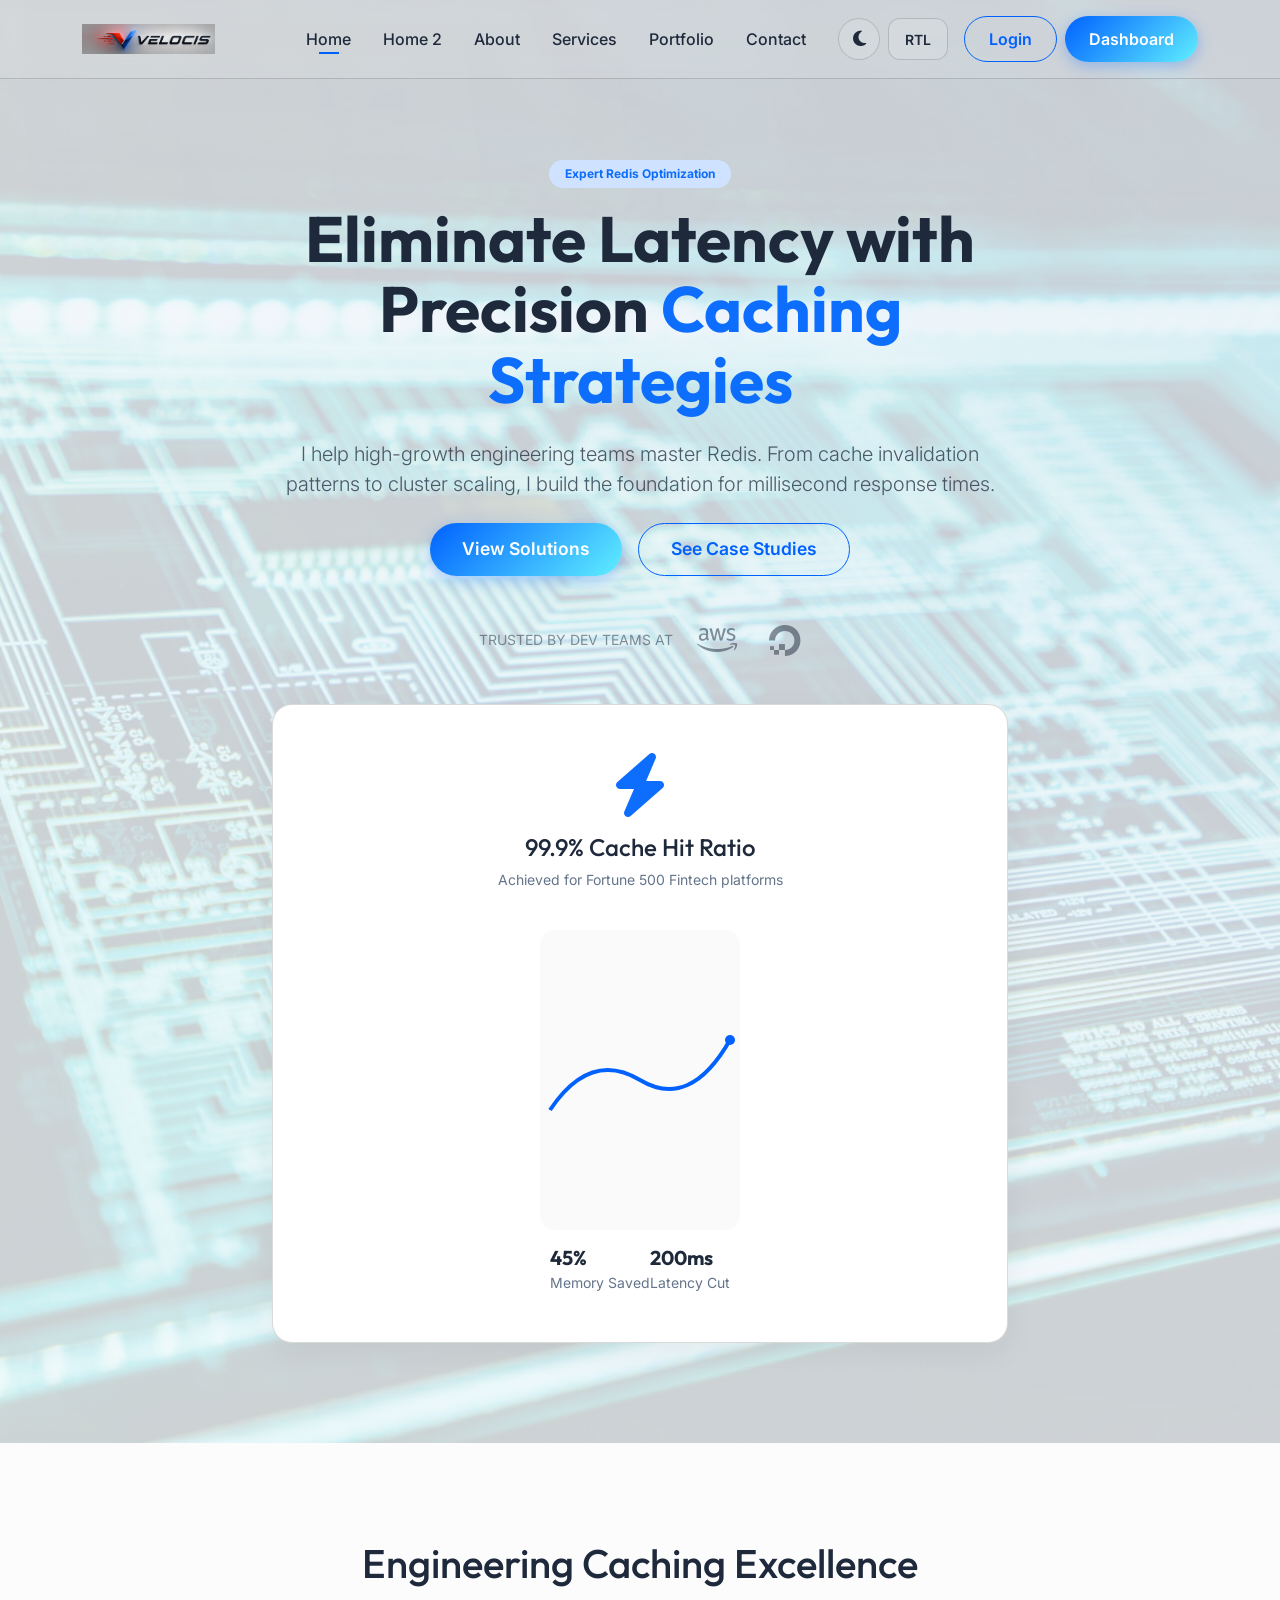
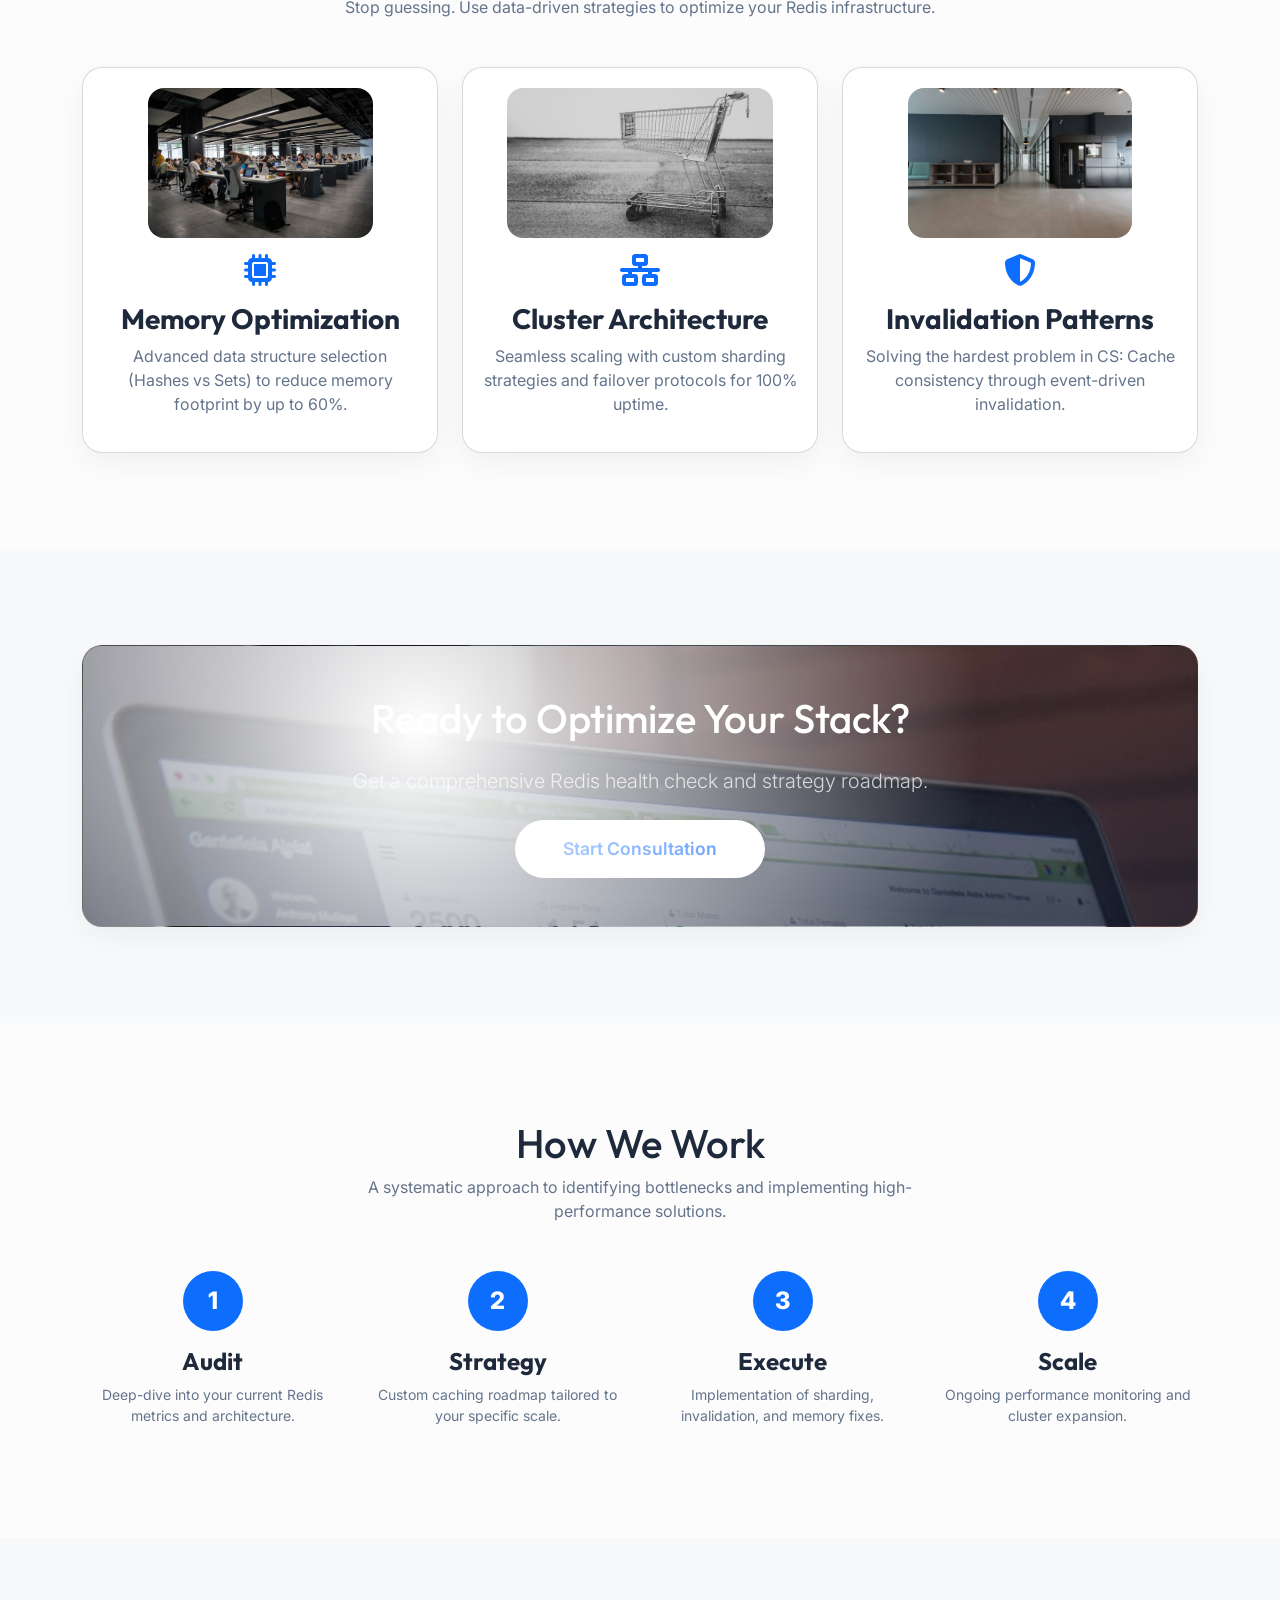
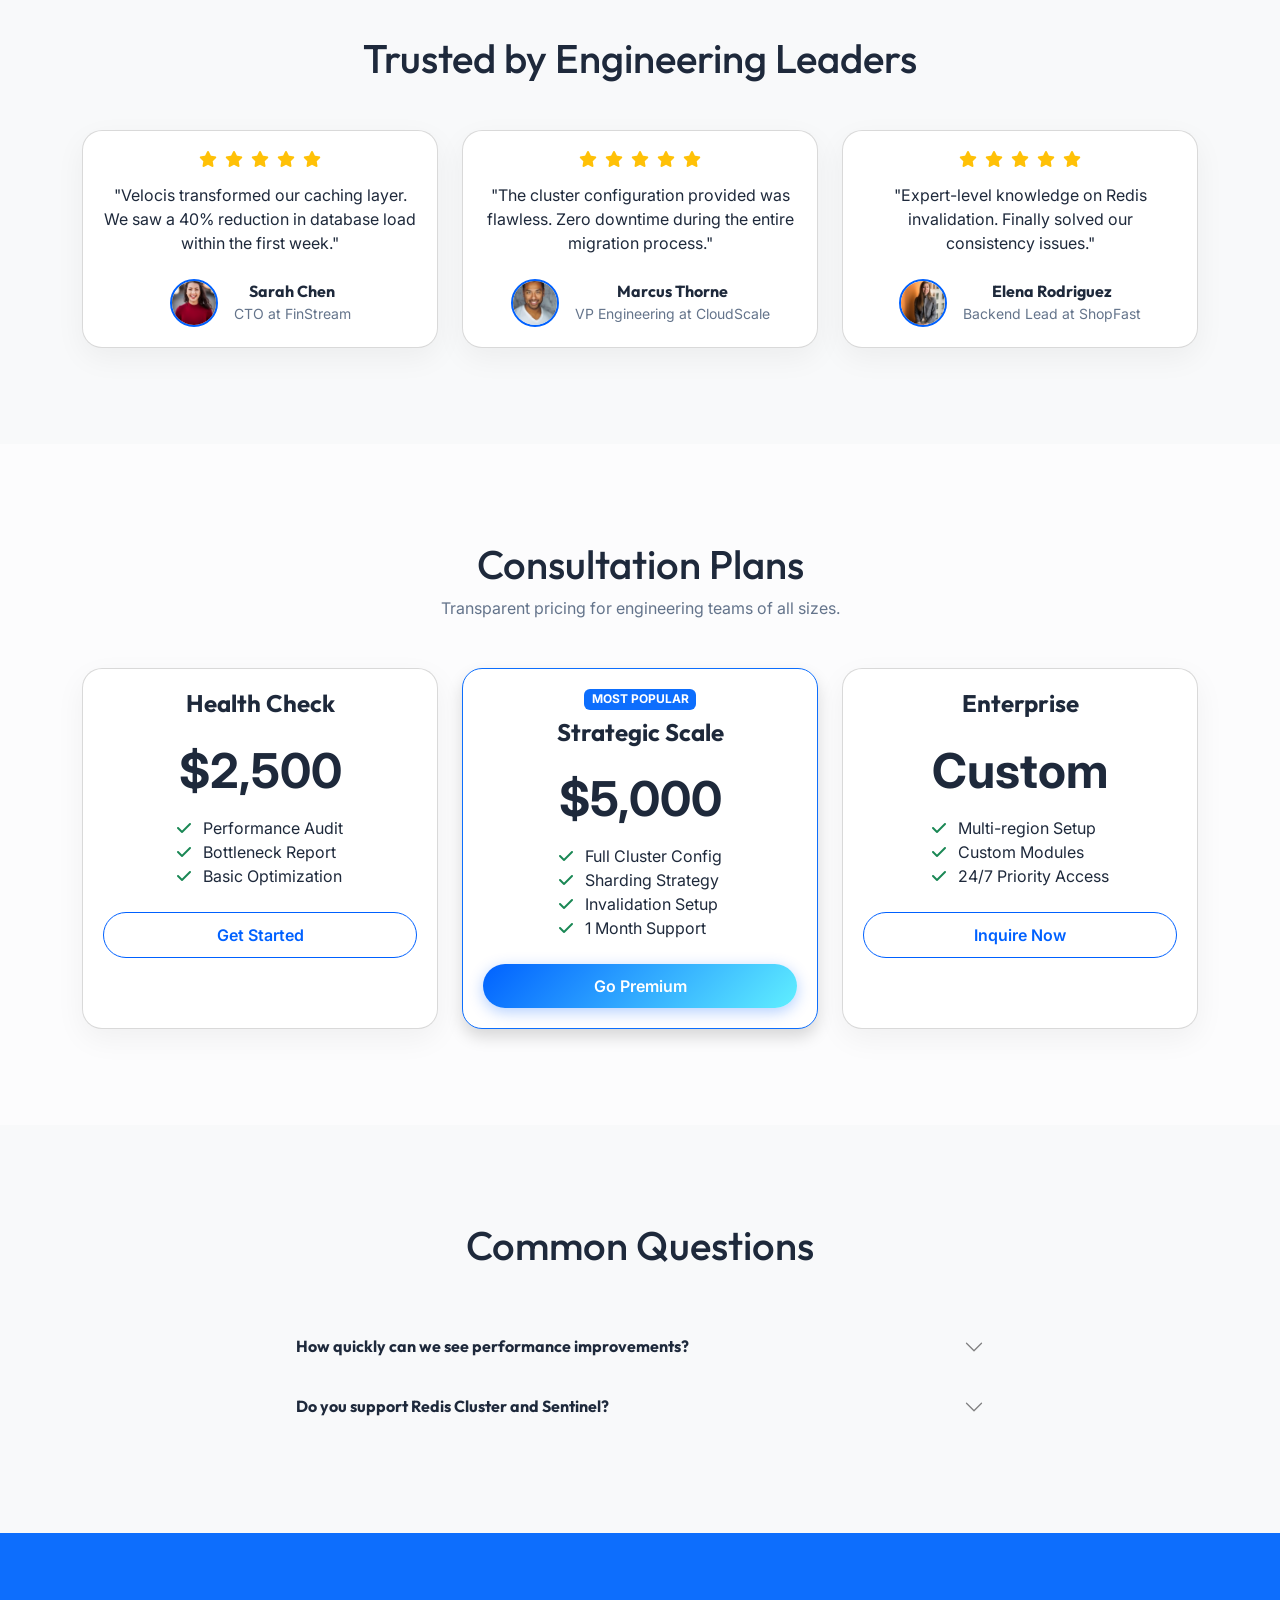
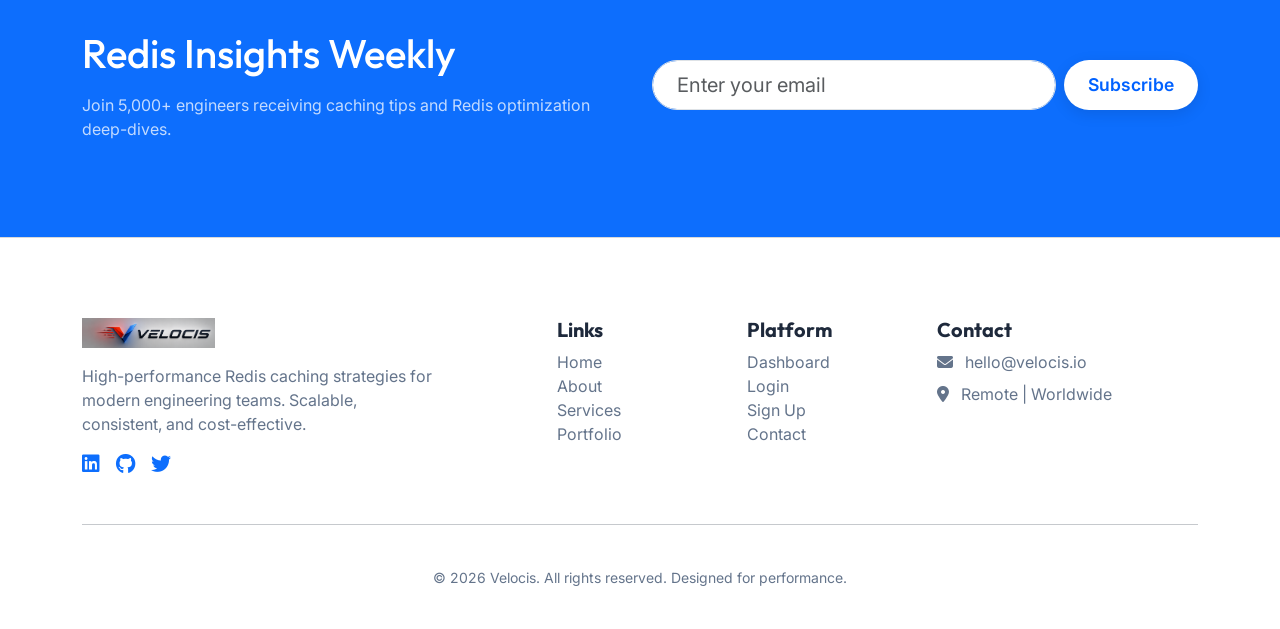
==== commit 63e7e1bb: "intcor3" ====
--- a/index.html
+++ b/index.html
@@ -38,6 +38,9 @@
                 <span class="navbar-toggler-icon"></span>
             </button>
             <div class="collapse navbar-collapse" id="navbarNav">
+                <button type="button" class="mobile-close-btn d-lg-none" data-bs-toggle="collapse" data-bs-target="#navbarNav" aria-label="Close">
+                    <i class="fas fa-times"></i>
+                </button>
                 <ul class="navbar-nav ms-auto align-items-center">
                     <li class="nav-item"><a class="nav-link px-3 active" href="index.html">Home</a></li>
                     <li class="nav-item"><a class="nav-link px-3" href="index-alt.html">Home 2</a></li>
@@ -64,20 +67,20 @@
     <header class="hero-section">
         <img src="assets/home_hero.jpg" alt="Tech Background" class="hero-bg-image">
         <div class="container">
-            <div class="row align-items-center">
-                <div class="col-lg-6 hero-content">
+            <div class="row align-items-center text-center justify-content-center">
+                <div class="col-lg-8 hero-content">
                     <span class="badge bg-primary-subtle text-primary mb-3 px-3 py-2 rounded-pill">Expert Redis
                         Optimization</span>
                     <h1 class="hero-title">Eliminate Latency with Precision <span class="text-primary">Caching
                             Strategies</span></h1>
-                    <p class="lead mb-4 opacity-75">I help high-growth engineering teams master Redis. From cache
+                    <p class="lead mb-4 opacity-75 mx-auto" style="max-width: 800px;">I help high-growth engineering teams master Redis. From cache
                         invalidation patterns to cluster scaling, I build the foundation for millisecond response times.
                     </p>
-                    <div class="d-flex gap-3">
+                    <div class="d-flex gap-3 justify-content-center">
                         <a href="services.html" class="btn btn-premium btn-lg">View Solutions</a>
                         <a href="portfolio.html" class="btn btn-outline-primary btn-lg">See Case Studies</a>
                     </div>
-                    <div class="mt-5 d-flex align-items-center gap-4 opacity-50">
+                    <div class="mt-5 d-flex align-items-center justify-content-center gap-4 opacity-50">
                         <small>TRUSTED BY DEV TEAMS AT</small>
                         <div class="d-flex gap-3">
                             <i class="fab fa-aws fa-2x"></i>
@@ -86,7 +89,7 @@
                         </div>
                     </div>
                 </div>
-                <div class="col-lg-6 d-none d-lg-block">
+                <div class="col-lg-8 mt-5">
                     <div class="glass-card text-center p-5">
                         <div class="mb-4">
                             <i class="fas fa-bolt text-primary fa-4x mb-3"></i>
@@ -127,7 +130,7 @@
             </div>
             <div class="row g-4">
                 <div class="col-md-4">
-                    <div class="glass-card h-100 hover-zoom">
+                    <div class="glass-card h-100 hover-zoom text-center">
                         <img src="assets/service_audit.jpg" alt="Memory Optimization" class="img-fluid rounded-4 mb-3" style="height: 150px; object-fit: cover;">
                         <i class="fas fa-microchip text-primary fa-2x mb-3"></i>
                         <h3>Memory Optimization</h3>
@@ -136,7 +139,7 @@
                     </div>
                 </div>
                 <div class="col-md-4">
-                    <div class="glass-card h-100 hover-zoom">
+                    <div class="glass-card h-100 hover-zoom text-center">
                         <img src="assets/service_cluster.jpg" alt="Cluster Architecture" class="img-fluid rounded-4 mb-3" style="height: 150px; object-fit: cover;">
                         <i class="fas fa-network-wired text-primary fa-2x mb-3"></i>
                         <h3>Cluster Architecture</h3>
@@ -145,7 +148,7 @@
                     </div>
                 </div>
                 <div class="col-md-4">
-                    <div class="glass-card h-100 hover-zoom">
+                    <div class="glass-card h-100 hover-zoom text-center">
                         <img src="assets/about_hero.jpg" alt="Invalidation Patterns" class="img-fluid rounded-4 mb-3" style="height: 150px; object-fit: cover;">
                         <i class="fas fa-shield-halved text-primary fa-2x mb-3"></i>
                         <h3>Invalidation Patterns</h3>
@@ -219,7 +222,7 @@
             </div>
             <div class="row g-4">
                 <div class="col-md-4">
-                    <div class="glass-card h-100">
+                    <div class="glass-card h-100 text-center">
                         <div class="d-flex gap-2 text-warning mb-3">
                             <i class="fas fa-star"></i><i class="fas fa-star"></i><i class="fas fa-star"></i><i
                                 class="fas fa-star"></i><i class="fas fa-star"></i>
@@ -236,7 +239,7 @@
                     </div>
                 </div>
                 <div class="col-md-4">
-                    <div class="glass-card h-100">
+                    <div class="glass-card h-100 text-center">
                         <div class="d-flex gap-2 text-warning mb-3">
                             <i class="fas fa-star"></i><i class="fas fa-star"></i><i class="fas fa-star"></i><i
                                 class="fas fa-star"></i><i class="fas fa-star"></i>
@@ -253,7 +256,7 @@
                     </div>
                 </div>
                 <div class="col-md-4">
-                    <div class="glass-card h-100">
+                    <div class="glass-card h-100 text-center">
                         <div class="d-flex gap-2 text-warning mb-3">
                             <i class="fas fa-star"></i><i class="fas fa-star"></i><i class="fas fa-star"></i><i
                                 class="fas fa-star"></i><i class="fas fa-star"></i>
--- a/css/style.css
+++ b/css/style.css
@@ -332,6 +332,14 @@
     flex-direction: column;
 }
 
+.glass-card.text-center {
+    align-items: center;
+}
+
+.glass-card.text-center .d-flex {
+    justify-content: center;
+}
+
 .glass-card > .mt-auto,
 .glass-card .p-4 > .mt-auto {
     margin-top: auto;
@@ -684,7 +692,17 @@
     margin-right: 280px;
 }
 
-@media (max-width: 992px) {
+.dashboard-mobile-header {
+    display: none !important;
+}
+
+@media (max-width: 1100px) {
+    .dashboard-mobile-header {
+        display: flex !important;
+    }
+}
+
+@media (max-width: 1100px) {
     .sidebar {
         transform: translateX(-100%);
     }
@@ -951,3 +969,237 @@
 [data-theme="dark"] .bg-white .text-muted {
     color: var(--text-muted) !important;
 }
+/* Mobile Navigation (Up to 1100px) */
+@media (max-width: 1100px) {
+    .navbar-expand-lg .navbar-toggler {
+        display: block;
+    }
+
+    .navbar-expand-lg .navbar-collapse {
+        display: flex !important;
+        position: fixed;
+        top: 0;
+        right: -100%;
+        width: 300px;
+        height: 100vh;
+        background: var(--bg-card);
+        flex-direction: column;
+        padding: 80px 1.5rem 2rem;
+        transition: var(--transition);
+        z-index: 1050;
+        box-shadow: -10px 0 30px rgba(0,0,0,0.1);
+        overflow-y: auto;
+        visibility: hidden;
+    }
+
+    .navbar-expand-lg .navbar-collapse.show {
+        right: 0;
+        visibility: visible;
+    }
+
+    .navbar-expand-lg .navbar-collapse::before {
+        content: '';
+        position: fixed;
+        top: 0;
+        left: 0;
+        width: 100vw;
+        height: 100vh;
+        background: rgba(15, 23, 42, 0.5);
+        backdrop-filter: blur(4px);
+        z-index: -1;
+        opacity: 0;
+        visibility: hidden;
+        transition: var(--transition);
+    }
+
+    .navbar-expand-lg .navbar-collapse.show::before {
+        opacity: 1;
+        visibility: visible;
+    }
+
+    .navbar-expand-lg .navbar-nav {
+        width: 100%;
+        align-items: flex-start !important;
+        margin-bottom: 2rem;
+    }
+
+    .navbar-expand-lg .nav-item {
+        width: 100%;
+        margin-bottom: 0.5rem;
+    }
+
+    .navbar-expand-lg .nav-link {
+        padding: 0.75rem 0 !important;
+        font-size: 1rem;
+        border-bottom: 1px solid var(--glass-border);
+        width: 100%;
+        display: block;
+    }
+
+    .navbar-expand-lg .nav-link:hover {
+        transform: translateX(10px);
+    }
+
+    .navbar-expand-lg .nav-link::after {
+        display: none;
+    }
+
+    .navbar-expand-lg .nav-item.ms-lg-3 {
+        margin-left: 0 !important;
+        margin-top: 1.5rem;
+        width: 100%;
+        display: flex;
+        flex-direction: row !important;
+        flex-wrap: wrap;
+        gap: 1rem;
+        justify-content: flex-start;
+        align-items: center;
+    }
+
+    .navbar-expand-lg .nav-item.ms-lg-3 .btn,
+    .navbar-expand-lg .nav-item.ms-lg-3 button {
+        flex: 1 1 auto;
+        min-width: 120px;
+        margin: 0;
+    }
+
+    /* Theme and RTL toggle specific sizing */
+    .navbar-expand-lg #theme-toggle,
+    .navbar-expand-lg #rtl-toggle {
+        flex: 0 0 42px;
+        min-width: 42px;
+    }
+    
+    .navbar-expand-lg #rtl-toggle {
+        flex: 0 0 auto;
+        min-width: 60px;
+    }
+
+    .mobile-close-btn {
+        position: absolute;
+        top: 20px;
+        right: 20px;
+        background: var(--glass-bg);
+        border: 1px solid var(--glass-border);
+        width: 40px;
+        height: 40px;
+        border-radius: 10px;
+        display: flex !important;
+        align-items: center;
+        justify-content: center;
+        font-size: 1.2rem;
+        color: var(--text-main);
+        cursor: pointer;
+        z-index: 1060;
+        transition: var(--transition);
+    }
+
+    .mobile-close-btn:hover {
+        background: var(--primary-color);
+        color: white;
+        border-color: var(--primary-color);
+        transform: rotate(90deg);
+    }
+
+    /* Active Link Highlighting for Mobile */
+    .navbar-expand-lg .nav-link.active {
+        color: var(--primary-color) !important;
+        background: rgba(0, 97, 255, 0.05);
+        padding-left: 1rem !important;
+        border-radius: 8px;
+        border-left: 3px solid var(--primary-color);
+    }
+
+    /* Override Bootstrap expansion */
+    .navbar-expand-lg .navbar-nav .nav-link {
+        padding-right: 0;
+        padding-left: 0;
+    }
+}
+
+/* Hide mobile-only elements above 1100px */
+@media (min-width: 1101px) {
+    .mobile-close-btn {
+        display: none !important;
+    }
+}
+
+/* Force collapse until 1100px */
+@media (min-width: 992px) and (max-width: 1100px) {
+    .navbar-expand-lg .navbar-toggler {
+        display: block;
+    }
+    
+    .navbar-expand-lg .navbar-collapse:not(.show) {
+        display: none !important;
+    }
+    
+    .navbar-expand-lg .navbar-nav {
+        flex-direction: column;
+    }
+}
+
+/* Expanded state (Above 1100px) */
+@media (min-width: 1101px) {
+    .navbar-expand-lg .navbar-toggler {
+        display: none;
+    }
+    
+    .navbar-expand-lg .navbar-collapse {
+        display: flex !important;
+        position: static;
+        width: auto;
+        height: auto;
+        background: transparent;
+        padding: 0;
+        box-shadow: none;
+        flex-direction: row;
+        visibility: visible;
+        right: auto;
+    }
+
+    .navbar-expand-lg .navbar-nav {
+        flex-direction: row;
+    }
+}
+
+/* Vertical Button Stacking for Mobile */
+@media (max-width: 768px) {
+    /* Target flexible containers that hold multiple buttons */
+    .d-flex.gap-2:has(.btn), 
+    .d-flex.gap-3:has(.btn), 
+    .d-flex.gap-4:has(.btn) {
+        flex-direction: column !important;
+        align-items: stretch !important;
+    }
+
+    /* Hero buttons adjustment */
+    .hero-content .d-flex {
+        flex-direction: column !important;
+        gap: 1rem !important;
+    }
+
+    /* Newsletter form adjustment */
+    form.d-flex {
+        flex-direction: column !important;
+    }
+
+    form.d-flex .form-control {
+        margin-bottom: 1rem;
+        width: 100% !important;
+    }
+
+    /* Ensure buttons take full width when stacked */
+    .btn, .btn-lg, .btn-sm {
+        width: 100% !important;
+        margin-right: 0 !important;
+        margin-left: 0 !important;
+    }
+
+    /* Pricing/Card actions stacking */
+    .glass-card .d-flex:has(.btn),
+    .bento-item .d-flex:has(.btn) {
+        flex-direction: column !important;
+        gap: 0.75rem !important;
+    }
+}
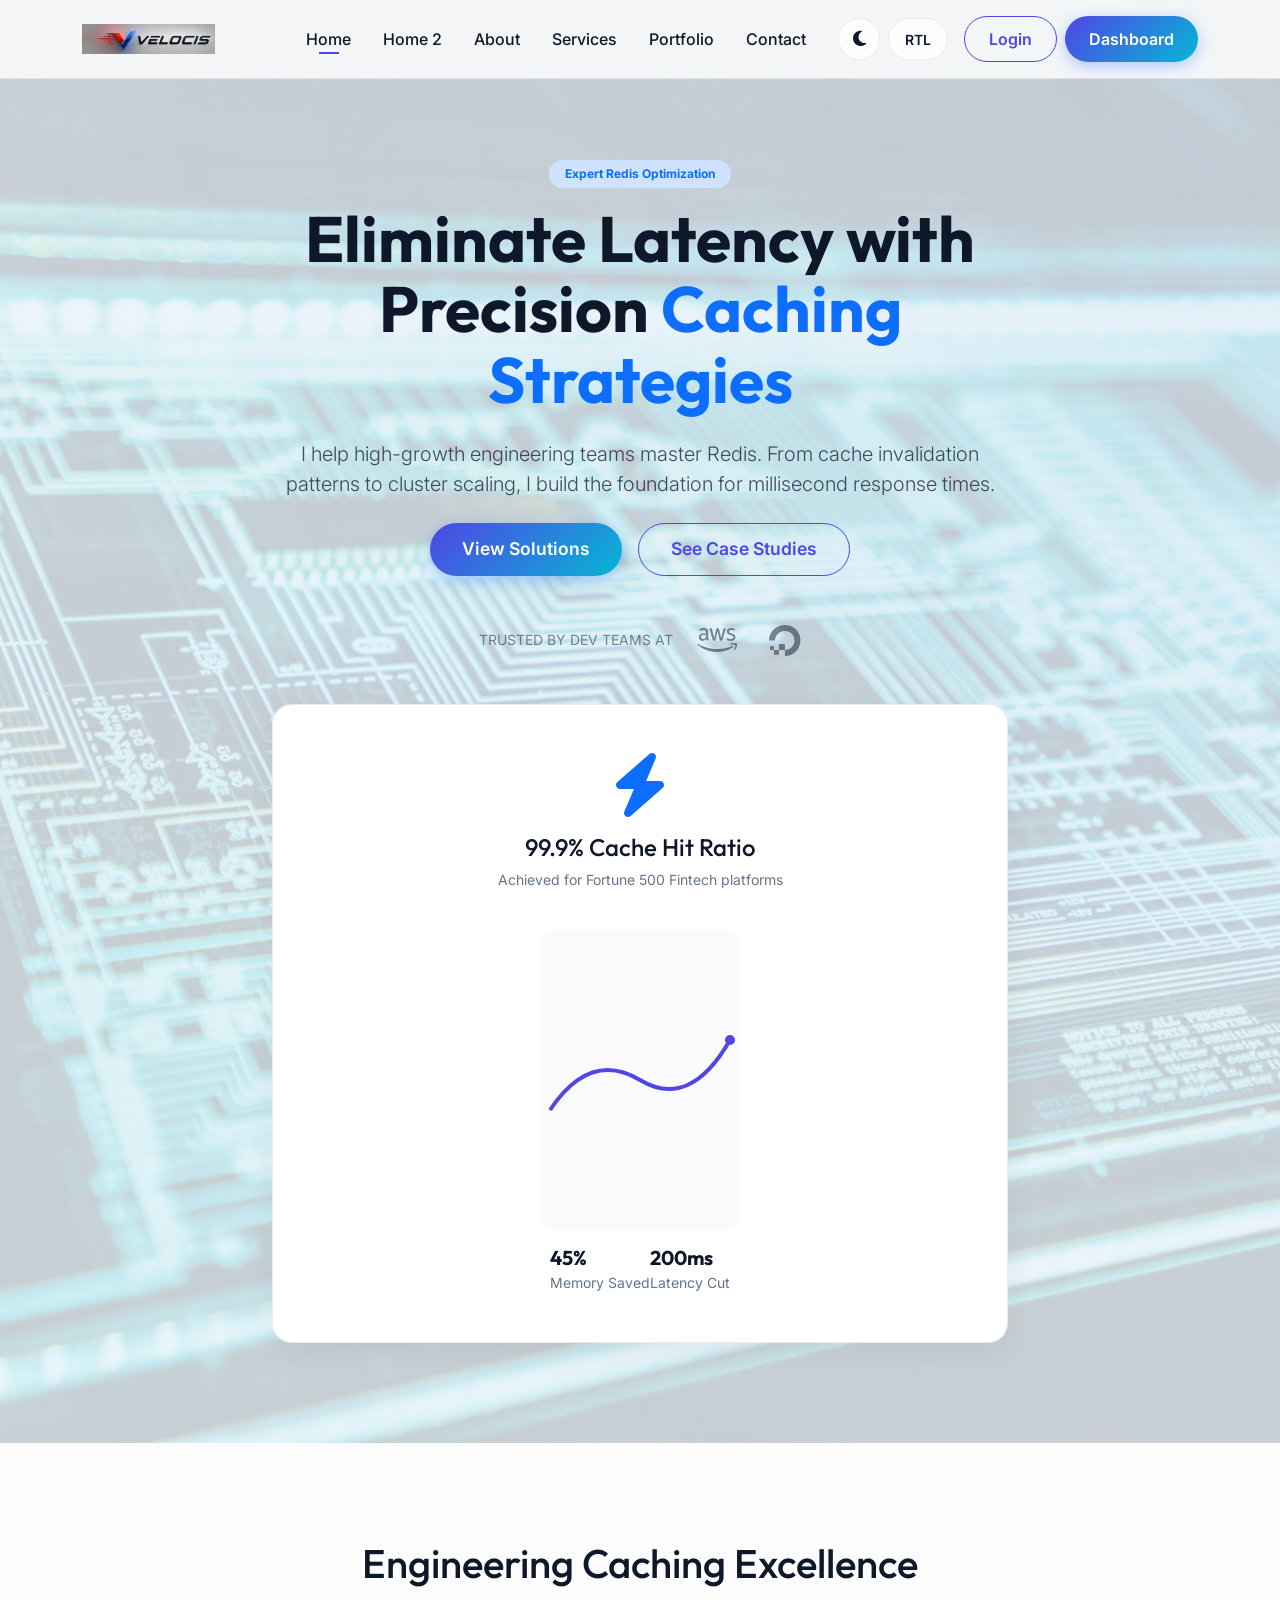
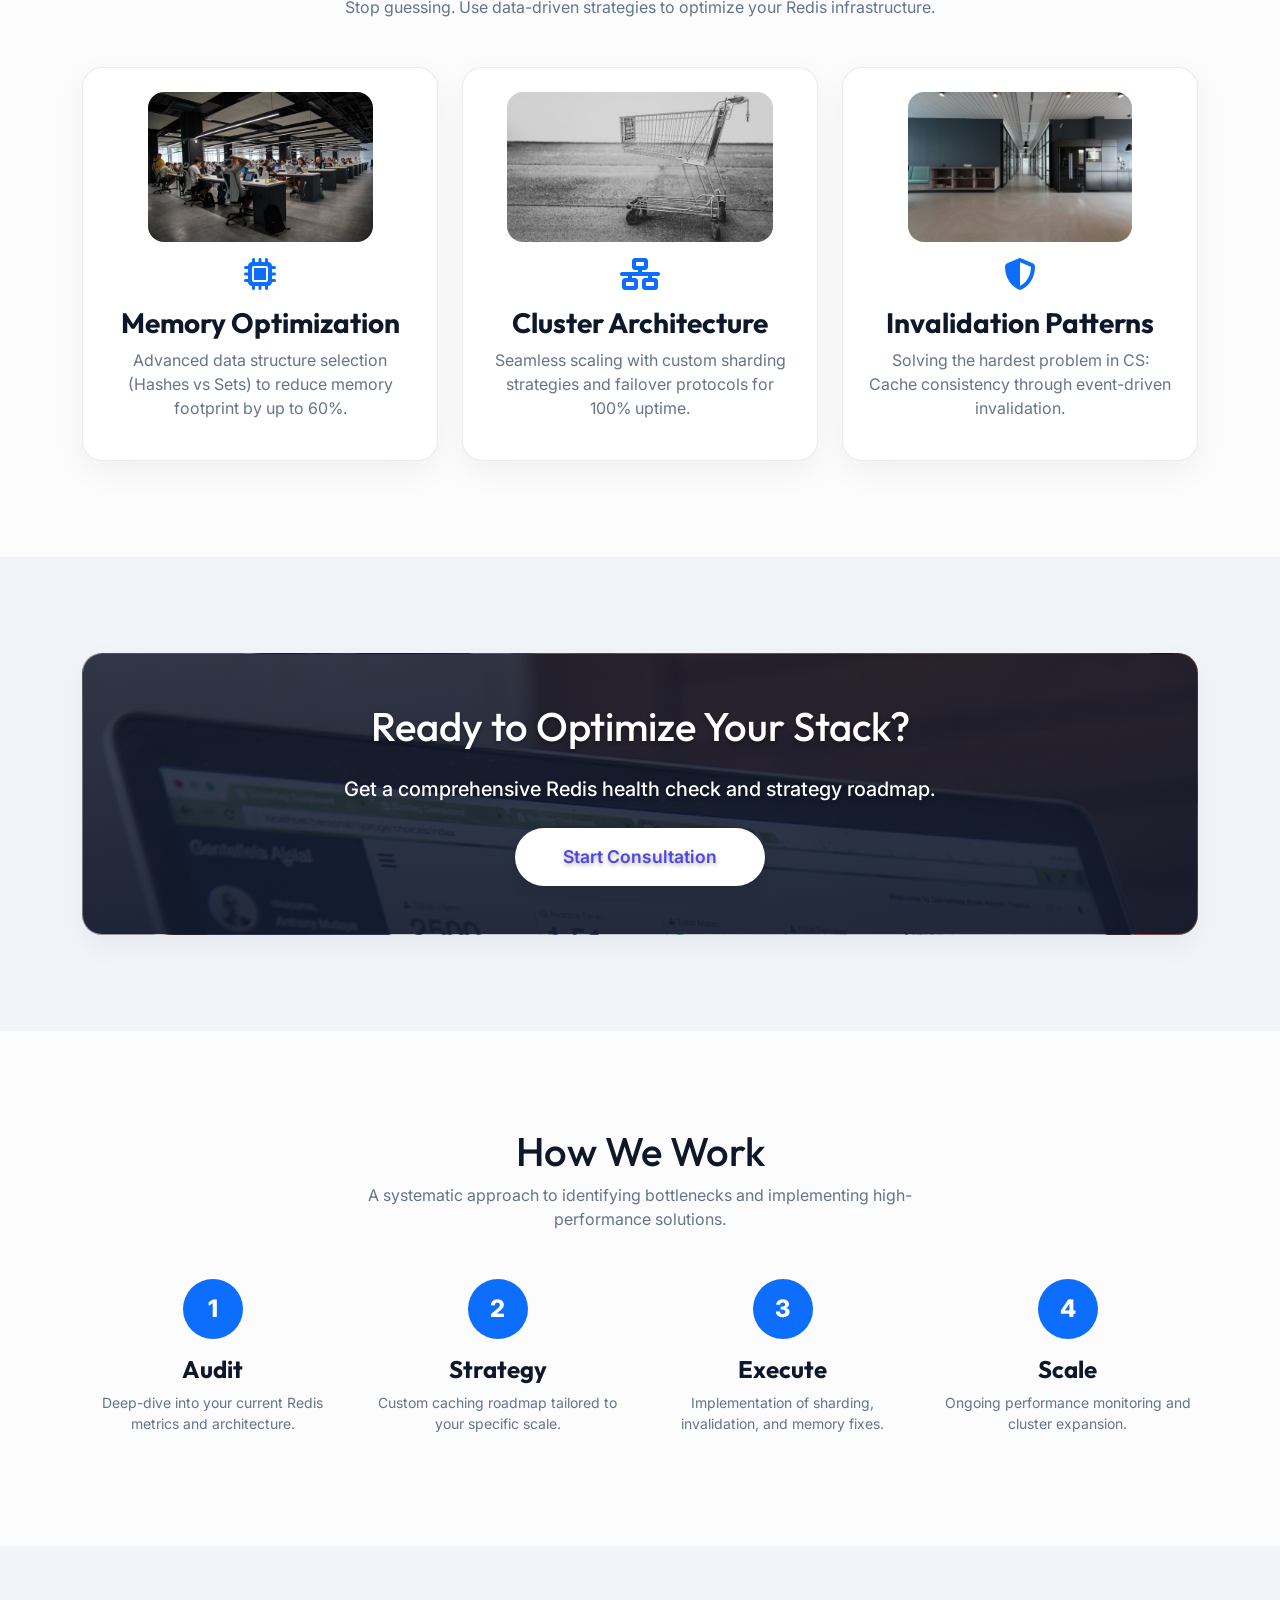
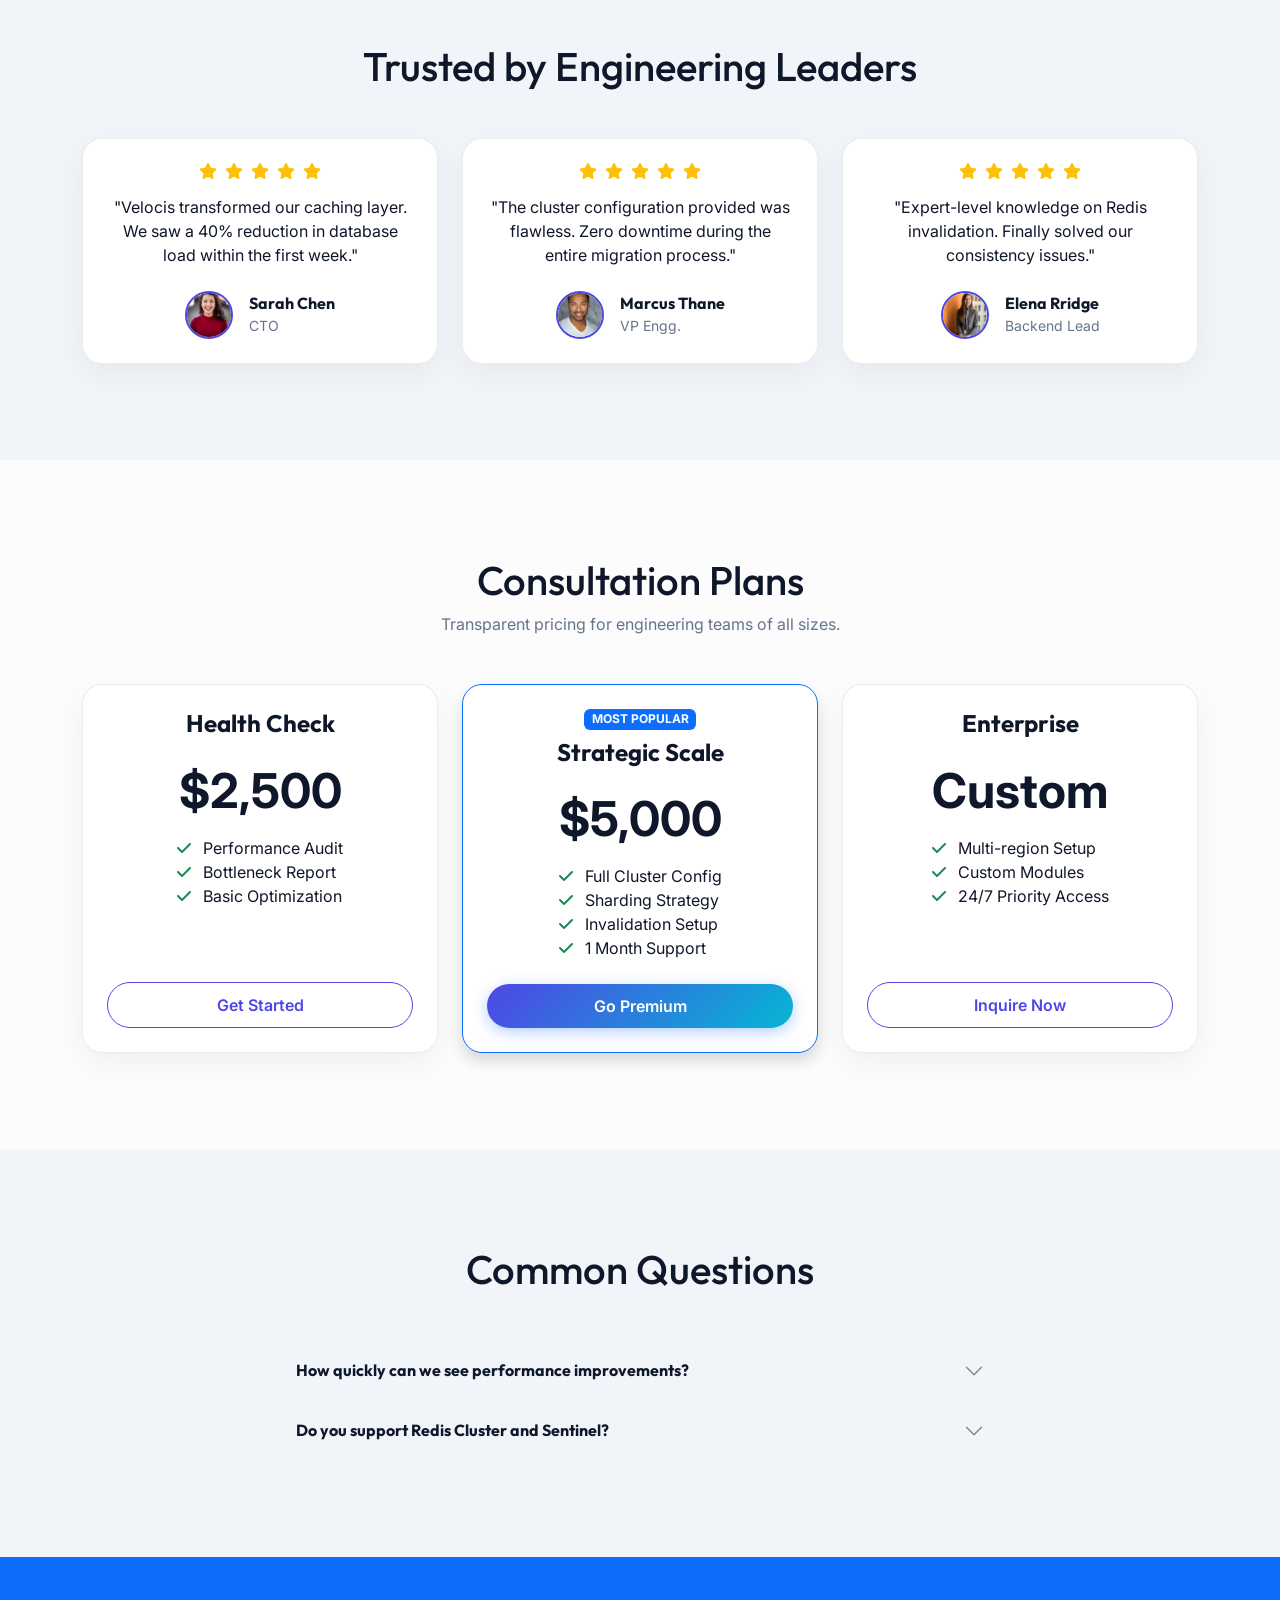
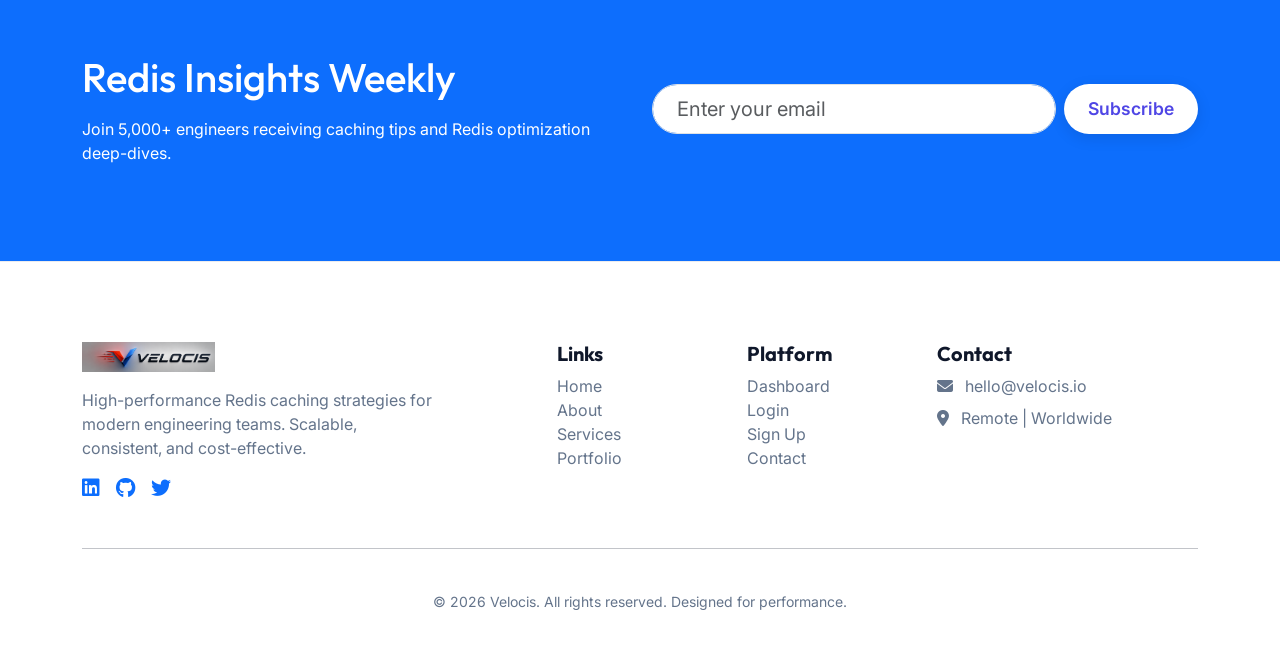
==== commit 29f1c9ad: "intcorrection1" ====
--- a/index.html
+++ b/index.html
@@ -48,7 +48,7 @@
                     <li class="nav-item"><a class="nav-link px-3" href="services.html">Services</a></li>
                     <li class="nav-item"><a class="nav-link px-3" href="portfolio.html">Portfolio</a></li>
                     <li class="nav-item"><a class="nav-link px-3" href="contact.html">Contact</a></li>
-                    <li class="nav-item ms-lg-3 d-flex gap-2">
+                    <li class="nav-item ms-lg-3 d-flex gap-2 flex-nowrap">
                         <button id="theme-toggle" title="Toggle Theme">
                             <i class="fas fa-moon"></i>
                         </button>
@@ -163,16 +163,13 @@
     <!-- CTA Section -->
     <section class="py-5">
         <div class="container py-5">
-            <div class="glass-card bg-primary text-white p-5 text-center overflow-hidden position-relative image-overlay bg-img"
-                style="background-image: url('assets/portfolio_3.jpg');">
+            <div class="glass-card text-white p-5 text-center overflow-hidden position-relative image-overlay bg-img"
+                style="background-image: url('assets/portfolio_3.jpg'); background-color: #0f172a;">
                 <div class="position-relative z-2">
                     <h2 class="h1 mb-4">Ready to Optimize Your Stack?</h2>
-                    <p class="lead mb-4 opacity-75">Get a comprehensive Redis health check and strategy roadmap.</p>
+                    <p class="lead mb-4 fw-medium">Get a comprehensive Redis health check and strategy roadmap.</p>
                     <a href="contact.html" class="btn btn-light btn-lg px-5 py-3">Start Consultation</a>
                 </div>
-                <!-- Background decor -->
-                <div class="position-absolute top-0 start-0 w-100 h-100 opacity-10"
-                    style="background: radial-gradient(circle at 30% 30%, white 0%, transparent 70%);"></div>
             </div>
         </div>
     </section>
@@ -229,11 +226,13 @@
                         </div>
                         <p class="mb-4">"Velocis transformed our caching layer. We saw a 40% reduction in database load
                             within the first week."</p>
-                        <div class="d-flex align-items-center gap-3">
-                            <img src="assets/sarah.jpg" alt="Sarah Chen" class="avatar-img">
-                            <div>
-                                <h6 class="mb-0">Sarah Chen</h6>
-                                <small class="text-muted">CTO at FinStream</small>
+                        <div class="mt-auto w-100">
+                            <div class="d-flex align-items-center gap-3">
+                                <img src="assets/sarah.jpg" alt="Sarah Chen" class="avatar-img">
+                                <div class="text-start">
+                                    <h6 class="mb-0">Sarah Chen</h6>
+                                    <small class="text-muted">CTO</small>
+                                </div>
                             </div>
                         </div>
                     </div>
@@ -246,11 +245,13 @@
                         </div>
                         <p class="mb-4">"The cluster configuration provided was flawless. Zero downtime during the
                             entire migration process."</p>
-                        <div class="d-flex align-items-center gap-3">
-                            <img src="assets/marcus.jpg" alt="Marcus Thorne" class="avatar-img">
-                            <div>
-                                <h6 class="mb-0">Marcus Thorne</h6>
-                                <small class="text-muted">VP Engineering at CloudScale</small>
+                        <div class="mt-auto w-100">
+                            <div class="d-flex align-items-center gap-3">
+                                <img src="assets/marcus.jpg" alt="Marcus Thorne" class="avatar-img">
+                                <div class="text-start">
+                                    <h6 class="mb-0">Marcus Thane</h6>
+                                    <small class="text-muted">VP Engg.</small>
+                                </div>
                             </div>
                         </div>
                     </div>
@@ -263,11 +264,13 @@
                         </div>
                         <p class="mb-4">"Expert-level knowledge on Redis invalidation. Finally solved our consistency
                             issues."</p>
-                        <div class="d-flex align-items-center gap-3">
-                            <img src="assets/elena.jpg" alt="Elena Rodriguez" class="avatar-img">
-                            <div>
-                                <h6 class="mb-0">Elena Rodriguez</h6>
-                                <small class="text-muted">Backend Lead at ShopFast</small>
+                        <div class="mt-auto w-100">
+                            <div class="d-flex align-items-center gap-3">
+                                <img src="assets/elena.jpg" alt="Elena Rodriguez" class="avatar-img">
+                                <div class="text-start">
+                                    <h6 class="mb-0">Elena Rridge</h6>
+                                    <small class="text-muted">Backend Lead</small>
+                                </div>
                             </div>
                         </div>
                     </div>
@@ -294,7 +297,9 @@
                             <li><i class="fas fa-check text-success me-2"></i> Bottleneck Report</li>
                             <li><i class="fas fa-check text-success me-2"></i> Basic Optimization</li>
                         </ul>
-                        <a href="contact.html" class="btn btn-outline-primary w-100">Get Started</a>
+                        <div class="mt-auto w-100">
+                            <a href="contact.html" class="btn btn-outline-primary w-100">Get Started</a>
+                        </div>
                     </div>
                 </div>
                 <div class="col-md-4">
@@ -308,7 +313,9 @@
                             <li><i class="fas fa-check text-success me-2"></i> Invalidation Setup</li>
                             <li><i class="fas fa-check text-success me-2"></i> 1 Month Support</li>
                         </ul>
-                        <a href="contact.html" class="btn btn-premium w-100">Go Premium</a>
+                        <div class="mt-auto w-100">
+                            <a href="contact.html" class="btn btn-premium w-100">Go Premium</a>
+                        </div>
                     </div>
                 </div>
                 <div class="col-md-4">
@@ -320,7 +327,9 @@
                             <li><i class="fas fa-check text-success me-2"></i> Custom Modules</li>
                             <li><i class="fas fa-check text-success me-2"></i> 24/7 Priority Access</li>
                         </ul>
-                        <a href="contact.html" class="btn btn-outline-primary w-100">Inquire Now</a>
+                        <div class="mt-auto w-100">
+                            <a href="contact.html" class="btn btn-outline-primary w-100">Inquire Now</a>
+                        </div>
                     </div>
                 </div>
             </div>
@@ -376,7 +385,7 @@
             <div class="row align-items-center">
                 <div class="col-lg-6">
                     <h2 class="h1 mb-3">Redis Insights Weekly</h2>
-                    <p class="opacity-75 mb-0">Join 5,000+ engineers receiving caching tips and Redis optimization
+                    <p class="mb-0">Join 5,000+ engineers receiving caching tips and Redis optimization
                         deep-dives.</p>
                 </div>
                 <div class="col-lg-6">
--- a/css/style.css
+++ b/css/style.css
@@ -1,23 +1,25 @@
 :root {
-    --primary-color: #0061ff;
-    --secondary-color: #60efff;
-    --accent-color: #ff3366;
-    --bg-body: #f8f9fa;
+    --primary-color: #4f46e5; /* Modern Indigo */
+    --secondary-color: #06b6d4; /* Cyan */
+    --accent-color: #f43f5e; /* Rose */
+    --bg-body: #f1f5f9; /* Slate 100 */
     --bg-card: #ffffff;
-    --text-main: #1e293b;
-    --text-muted: #64748b;
+    --bg-sidebar: #ffffff;
+    --text-main: #0f172a; /* Slate 900 */
+    --text-muted: #64748b; /* Slate 500 */
     --transition: all 0.3s cubic-bezier(0.4, 0, 0.2, 1);
-    --glass-bg: rgba(255, 255, 255, 0.1);
-    --glass-border: rgba(0, 0, 0, 0.15);
+    --glass-bg: rgba(255, 255, 255, 0.8);
+    --glass-border: rgba(15, 23, 42, 0.08);
 }
 
 [data-theme="dark"] {
-    --bg-body: #0f172a;
-    --bg-card: #1e293b;
-    --text-main: #f8f9fa;
-    --text-muted: #94a3b8;
-    --glass-bg: rgba(15, 23, 42, 0.7);
-    --glass-border: rgba(255, 255, 255, 0.2);
+    --bg-body: #020617; /* Slate 950 */
+    --bg-card: #0f172a; /* Slate 900 */
+    --bg-sidebar: #0f172a;
+    --text-main: #f8fafc; /* Slate 50 */
+    --text-muted: #94a3b8; /* Slate 400 */
+    --glass-bg: rgba(15, 23, 42, 0.8);
+    --glass-border: rgba(255, 255, 255, 0.1);
 }
 
 body {
@@ -26,6 +28,18 @@
     color: var(--text-main);
     transition: var(--transition);
     overflow-x: hidden;
+}
+
+body.dashboard-body {
+    background-color: var(--bg-body);
+    color: var(--text-main);
+    min-height: 100vh;
+}
+
+.dashboard-wrapper {
+    display: flex;
+    min-height: 100vh;
+    background-color: var(--bg-body);
 }
 
 a {
@@ -169,13 +183,14 @@
     left: 0;
     width: 100%;
     height: 100%;
-    background: linear-gradient(to bottom, rgba(15, 23, 42, 0.4), rgba(15, 23, 42, 0.7));
+    background: linear-gradient(to bottom, rgba(15, 23, 42, 0.75), rgba(15, 23, 42, 0.9));
     z-index: 1;
 }
 
 .image-overlay > * {
     position: relative;
     z-index: 2;
+    text-shadow: 0 2px 4px rgba(0, 0, 0, 0.3);
 }
 
 .avatar-img {
@@ -306,7 +321,7 @@
 }
 
 .hero-section.auth-page {
-    padding-top: 60px;
+    padding-top: 100px;
     padding-bottom: 60px;
     background: linear-gradient(135deg, rgba(0, 97, 255, 0.1), rgba(96, 239, 255, 0.1)),
                 url('../assets/home_hero.jpg');
@@ -325,7 +340,7 @@
     background: var(--bg-card);
     border: 1px solid var(--glass-border);
     border-radius: 20px;
-    padding: 1.25rem;
+    padding: 1.5rem;
     transition: var(--transition);
     box-shadow: 0 10px 30px rgba(0, 0, 0, 0.05);
     display: flex;
@@ -460,9 +475,10 @@
 }
 
 .btn-light:hover {
-    background-color: #f8f9fa;
+    background-color: var(--primary-color);
+    color: white !important;
     transform: translateY(-5px);
-    box-shadow: 0 8px 25px rgba(0, 0, 0, 0.15);
+    box-shadow: 0 8px 25px rgba(0, 97, 255, 0.3);
 }
 
 /* Dashboard Elements */
@@ -481,6 +497,52 @@
     display: flex;
     align-items: center;
     justify-content: center;
+}
+
+/* Auth Pages Header & Toggles */
+.auth-header {
+    backdrop-filter: blur(5px);
+    background: rgba(255, 255, 255, 0.05);
+    position: fixed !important;
+    top: 0;
+    left: 0;
+    width: 100%;
+    z-index: 1060;
+}
+
+.glass-toggle {
+    background: rgba(255, 255, 255, 0.2) !important;
+    border: 1.5px solid rgba(255, 255, 255, 0.3) !important;
+    color: white !important;
+    backdrop-filter: blur(10px);
+    box-shadow: 0 4px 15px rgba(0, 0, 0, 0.1);
+}
+
+.glass-toggle:hover {
+    background: var(--primary-color) !important;
+    border-color: var(--primary-color) !important;
+    color: white !important;
+}
+
+[data-theme="dark"] .glass-toggle {
+    background: rgba(15, 23, 42, 0.6) !important;
+    border-color: rgba(255, 255, 255, 0.1) !important;
+}
+
+#theme-toggle.glass-toggle {
+    width: 42px;
+    height: 42px;
+    border-radius: 50%;
+    display: flex;
+    align-items: center;
+    justify-content: center;
+    padding: 0;
+}
+
+#rtl-toggle.glass-toggle {
+    border-radius: 12px;
+    padding: 6px 16px;
+    font-weight: 700;
 }
 
 /* Theme Toggle */
@@ -540,101 +602,114 @@
     min-height: 100vh;
 }
 
-.sidebar {
-    width: 280px;
-    background: var(--bg-card);
-    border-right: 1px solid var(--glass-border);
-    position: fixed;
-    height: 100vh;
-    display: flex;
-    flex-direction: column;
-    z-index: 1000;
-    transition: var(--transition);
-    box-shadow: 4px 0 15px rgba(0, 0, 0, 0.02);
-    overflow-y: auto;
-    overflow-x: hidden;
-    scrollbar-width: thin;
-    scrollbar-color: var(--primary-color) transparent;
-}
-
-/* Custom scrollbar for better visibility */
-.sidebar::-webkit-scrollbar {
-    width: 6px;
-}
-
-.sidebar::-webkit-scrollbar-track {
-    background: transparent;
-}
-
-.sidebar::-webkit-scrollbar-thumb {
-    background: rgba(0, 97, 255, 0.2);
-    border-radius: 10px;
-}
-
-.sidebar:hover::-webkit-scrollbar-thumb {
-    background: var(--primary-color);
-}
-
-.sidebar::before {
-    content: '';
-    position: absolute;
-    top: 0;
-    left: 0;
-    width: 100%;
-    height: 100%;
-    background: linear-gradient(180deg, rgba(0, 97, 255, 0.02) 0%, transparent 100%);
-    pointer-events: none;
-}
-
-[data-theme="dark"] .sidebar {
-    background: #111827;
-}
-
-[dir="rtl"] .sidebar {
-    border-right: none;
-    border-left: 1px solid var(--glass-border);
-    right: 0;
-    left: auto;
-    box-shadow: -4px 0 15px rgba(0, 0, 0, 0.02);
-}
-
-.sidebar-header {
-    padding: 2rem 1.5rem;
-    border-bottom: 1px solid var(--glass-border);
-    display: flex;
-    flex-direction: column;
-    align-items: center;
-    text-align: center;
-}
+.sidebar { 
+    width: 280px; 
+    min-width: 280px; 
+    background: var(--bg-sidebar); 
+    border-right: 1px solid var(--glass-border); 
+
+    position: fixed; 
+    top: 0; 
+    left: 0; 
+
+    height: 100dvh; 
+    overflow-y: auto; 
+    overflow-x: hidden; 
+
+    display: flex; 
+    flex-direction: column; 
+
+    z-index: 1200; 
+
+    transition: 
+        transform 0.35s ease, 
+        background 0.3s ease, 
+        border-color 0.3s ease; 
+
+    scrollbar-width: thin; 
+    scrollbar-color: rgba(255,255,255,0.2) transparent; 
+
+    -webkit-overflow-scrolling: touch; 
+} 
+
+/* Better Scrollbar */ 
+.sidebar::-webkit-scrollbar { 
+    width: 6px; 
+} 
+
+.sidebar::-webkit-scrollbar-thumb { 
+    background: rgba(15, 23, 42, 0.1); 
+    border-radius: 20px; 
+} 
+
+[data-theme="dark"] .sidebar::-webkit-scrollbar-thumb {
+    background: rgba(255, 255, 255, 0.1);
+}
+
+.sidebar::-webkit-scrollbar-track { 
+    background: transparent; 
+} 
+
+/* Sidebar Header */ 
+.sidebar-header { 
+    flex-shrink: 0; 
+    padding: 2rem 1.5rem; 
+} 
+
+/* Logo Fix */ 
+.sidebar-logo { 
+    width: 100%; 
+    display: flex; 
+    justify-content: center; 
+    align-items: center; 
+    margin-bottom: 2rem; 
+} 
+
+.sidebar-logo img { 
+    width: auto; 
+    max-width: 160px; 
+    height: auto; 
+    display: block; 
+    object-fit: contain; 
+} 
 
 .admin-profile {
     display: flex;
     flex-direction: column;
     align-items: center;
     gap: 0.75rem;
-    padding: 1rem;
+    padding: 1.5rem;
     width: 100%;
-    background: var(--glass-bg);
-    border-radius: 15px;
+    background: var(--bg-body);
+    border-radius: 16px;
     border: 1px solid var(--glass-border);
+    transition: var(--transition);
+}
+
+.admin-profile:hover {
+    transform: translateY(-2px);
+    box-shadow: 0 4px 12px rgba(0, 0, 0, 0.05);
+}
+
+[data-theme="dark"] .admin-profile {
+    background: rgba(255, 255, 255, 0.03);
 }
 
 .admin-avatar {
-    width: 48px;
-    height: 48px;
-    border-radius: 12px;
-    background: var(--primary-color);
-    display: flex;
-    align-items: center;
-    justify-content: center;
-    color: white;
-    font-weight: 700;
-}
-
-.sidebar-nav {
-    flex-grow: 1;
-    padding: 1.5rem;
-}
+    width: 64px;
+    height: 64px;
+    border-radius: 50%;
+    border: 2px solid var(--primary-color);
+    padding: 2px;
+    object-fit: cover;
+}
+
+/* Navigation Scroll Area */ 
+.sidebar-nav { 
+    flex: 1; 
+    overflow-y: auto; 
+    padding: 0 1rem 2rem; 
+} 
 
 .nav-menu {
     list-style: none;
@@ -650,35 +725,82 @@
     display: flex;
     align-items: center;
     gap: 1rem;
-    padding: 0.75rem 1rem;
+    padding: 0.875rem 1.25rem;
     border-radius: 12px;
-    color: var(--text-main);
-    text-decoration: none;
-    transition: var(--transition);
-}
-
-.nav-menu-link:hover, .nav-menu-link.active {
-    background: rgba(0, 97, 255, 0.1);
+    color: var(--text-muted);
+    text-decoration: none !important;
+    font-weight: 500;
+    transition: var(--transition);
+}
+
+.nav-menu-link i {
+    font-size: 1.1rem;
+    width: 20px;
+    text-align: center;
+}
+
+.nav-menu-link:hover {
+    background: rgba(79, 70, 229, 0.08);
     color: var(--primary-color);
     transform: translateX(5px);
 }
 
-[dir="rtl"] .nav-menu-link:hover, [dir="rtl"] .nav-menu-link.active {
+[dir="rtl"] .nav-menu-link:hover {
     transform: translateX(-5px);
 }
 
-.sidebar-footer {
-    padding: 1.5rem;
-    border-top: 1px solid var(--glass-border);
-    display: flex;
-    flex-direction: column;
-    gap: 1rem;
-}
+.nav-menu-link.active {
+    background: var(--primary-color);
+    color: #ffffff !important;
+    box-shadow: 0 4px 12px rgba(79, 70, 229, 0.25);
+}
+
+[data-theme="dark"] .nav-menu-link:hover {
+    background: rgba(79, 70, 229, 0.15);
+}
+
+/* Footer always visible */ 
+.sidebar-footer { 
+    flex-shrink: 0; 
+    padding: 1.5rem; 
+    border-top: 1px solid var(--glass-border); 
+    background: inherit; 
+} 
+
+/* Mobile */ 
+@media (max-width: 1100px) { 
+    .sidebar { 
+        transform: translateX(-100%); 
+        width: 300px; 
+        max-width: 88vw; 
+        box-shadow: 10px 0 40px rgba(0,0,0,0.45); 
+    } 
+
+    .sidebar.show { 
+        transform: translateX(0); 
+    } 
+
+    [dir="rtl"] .sidebar {
+        transform: translateX(100%);
+        box-shadow: -10px 0 40px rgba(0,0,0,0.45);
+    }
+
+    [dir="rtl"] .sidebar.show {
+        transform: translateX(0);
+    }
+
+    .main-content { 
+        margin-left: 0 !important; 
+        width: 100%; 
+    } 
+} 
 
 .sidebar-toggles {
     display: flex;
-    gap: 0.5rem;
-    justify-content: space-between;
+    gap: 0.75rem;
+    align-items: center;
+    justify-content: center;
+    flex-wrap: nowrap !important;
 }
 
 .main-content {
@@ -692,33 +814,118 @@
     margin-right: 280px;
 }
 
+@media (max-width: 1100px) {
+    [dir="rtl"] .main-content {
+        margin-right: 0 !important;
+    }
+}
+
+[dir="rtl"] .sidebar {
+    left: auto;
+    right: 0;
+    border-right: none;
+    border-left: 1px solid var(--glass-border);
+}
+
 .dashboard-mobile-header {
     display: none !important;
+}
+
+.sidebar-main-logo { 
+    max-width: 150px; 
+    width: 100%; 
+    height: auto; 
+    display: block; 
+} 
+
+.dashboard-mobile-header { 
+    height: 70px; 
+} 
+
+@media (max-width: 1100px) { 
+    .sidebar { 
+        padding-top: 70px; 
+    } 
+} 
+
+/* Sidebar Toggle SVG Animation */
+.sidebar-toggle-svg {
+    transition: var(--transition);
+}
+
+.sidebar-toggle-svg line {
+    transition: var(--transition);
+    transform-origin: center;
+}
+
+.sidebar.show ~ .main-content .sidebar-toggle-svg .line-top {
+    transform: translateY(6px) rotate(45deg);
+}
+
+.sidebar.show ~ .main-content .sidebar-toggle-svg .line-mid {
+    opacity: 0;
+}
+
+.sidebar.show ~ .main-content .sidebar-toggle-svg .line-bot {
+    transform: translateY(-6px) rotate(-45deg);
 }
 
 @media (max-width: 1100px) {
     .dashboard-mobile-header {
         display: flex !important;
-    }
-}
-
-@media (max-width: 1100px) {
-    .sidebar {
-        transform: translateX(-100%);
-    }
-    
-    [dir="rtl"] .sidebar {
-        transform: translateX(100%);
-    }
-    
-    .sidebar.show {
-        transform: translateX(0);
-    }
-    
+        position: fixed;
+        top: 0;
+        left: 0;
+        width: 100%;
+        z-index: 1050;
+        background: var(--glass-bg) !important;
+        backdrop-filter: blur(15px);
+        border-bottom: 1px solid var(--glass-border) !important;
+        padding: 0.75rem 1.5rem !important;
+        height: 70px;
+        box-shadow: 0 4px 20px rgba(0, 0, 0, 0.05);
+    }
+
     .main-content {
-        margin-left: 0 !important;
-        margin-right: 0 !important;
-    }
+        padding-top: 100px; /* Space for the fixed header */
+    }
+}
+
+/* Dashboard Sidebar Theme Support */
+.dashboard-wrapper .sidebar {
+    background: var(--bg-sidebar) !important;
+    border-color: var(--glass-border) !important;
+}
+
+.dashboard-wrapper .sidebar .sidebar-header {
+    border-color: var(--glass-border) !important;
+}
+
+.dashboard-wrapper .sidebar .admin-profile {
+    background: var(--glass-bg) !important;
+    border-color: var(--glass-border) !important;
+}
+
+.dashboard-wrapper .sidebar .admin-info h6 {
+    color: var(--text-main) !important;
+}
+
+.dashboard-wrapper .sidebar .nav-menu-link {
+    color: var(--text-muted) !important;
+}
+
+.dashboard-wrapper .sidebar .nav-menu-link:hover {
+    background: rgba(79, 70, 229, 0.08) !important;
+    color: var(--primary-color) !important;
+}
+
+.dashboard-wrapper .sidebar .nav-menu-link.active {
+    background: var(--primary-color) !important;
+    color: #ffffff !important;
+}
+
+.dashboard-wrapper .sidebar .sidebar-footer {
+    border-color: var(--glass-border) !important;
 }
 
 /* Theme Toggle Adjustment */
@@ -730,28 +937,42 @@
     gap: 0;
     border-radius: 50%;
     background: var(--glass-bg);
-}
-
-#rtl-toggle {
-    width: auto;
-    min-width: 42px;
-    height: 42px;
-    border-radius: 12px;
-}
-
-.sidebar-toggles {
-    display: flex;
-    gap: 0.75rem;
-    align-items: center;
-    justify-content: center;
+    border: 1.5px solid var(--glass-border);
+    color: var(--text-main);
+}
+
+.sidebar #theme-toggle:hover {
+    background: var(--primary-color);
+    border-color: var(--primary-color);
+    color: white;
+}
+
+.sidebar #rtl-toggle {
+    background: var(--glass-bg);
+    border: 1.5px solid var(--glass-border);
+    color: var(--text-main);
+}
+
+.sidebar #rtl-toggle:hover {
+    background: var(--primary-color);
+    border-color: var(--primary-color);
+    color: white;
+}
+
+/* Sidebar Logo Filter */
+.logo-light-filter {
+    transition: var(--transition);
+}
+
+[data-theme="dark"] .logo-light-filter {
+    filter: brightness(0) invert(1);
+}
+
+[data-theme="light"] .logo-light-filter {
+    filter: none;
 }
 
 /* Dashboard Views */
-.dashboard-view {
-    display: none;
-    animation: fadeIn 0.4s ease forwards;
-}
-
 .dashboard-view.active {
     display: block;
 }
@@ -765,21 +986,42 @@
 .bento-grid {
     display: grid;
     grid-template-columns: repeat(4, 1fr);
-    grid-auto-rows: minmax(160px, auto);
-    gap: 1.5rem;
-    padding: 1rem 0;
+    grid-auto-rows: minmax(180px, auto);
+    gap: 2rem;
+    padding: 2rem 0;
 }
 
 .bento-item {
     background: var(--bg-card);
     border: 1px solid var(--glass-border);
     border-radius: 24px;
-    padding: 1.25rem;
+    padding: 1.75rem;
     transition: var(--transition);
     position: relative;
     overflow: hidden;
     display: flex;
     flex-direction: column;
+    height: 100%; /* Ensure items fill their grid cell height */
+}
+
+.dashboard-chart-container {
+    height: 300px;
+    width: 100%;
+    margin-top: 1rem;
+    display: flex;
+    align-items: center;
+    justify-content: center;
+}
+
+.dashboard-chart-container-sm {
+    height: 120px;
+    width: 100%;
+}
+
+@media (max-width: 768px) {
+    .dashboard-chart-container {
+        height: 220px;
+    }
 }
 
 .bento-item > *:last-child {
@@ -803,6 +1045,22 @@
 .bento-item-tall {
     grid-row: span 2;
 }
+
+.bento-item-wide .row {
+    height: 100%;
+    align-content: center;
+}
+
+@media (max-width: 1100px) {
+    .bento-item-wide .row {
+        flex-direction: column;
+        text-align: center;
+    }
+    
+    .bento-item-wide .dashboard-chart-container-sm {
+         margin-top: 1rem;
+     }
+ }
 
 .bento-item-full {
     grid-column: span 4;
@@ -824,7 +1082,7 @@
     border-radius: 50%;
     background: var(--primary-color);
     position: relative;
-    animation: pulse 2s infinite;
+    animation: pulse 4s infinite;
 }
 
 @keyframes pulse {
@@ -856,18 +1114,36 @@
 .status-warn { color: #f59e0b; }
 
 /* Responsive Bento */
-@media (max-width: 1200px) {
+@media (max-width: 1400px) {
+    .bento-grid {
+        grid-template-columns: repeat(3, 1fr);
+        gap: 1.5rem;
+    }
+    .bento-item-large, .bento-item-full {
+        grid-column: span 2;
+    }
+}
+
+@media (max-width: 1100px) {
     .bento-grid {
         grid-template-columns: repeat(2, 1fr);
-    }
-    .bento-item-full {
+        gap: 1.25rem;
+    }
+    .bento-item-large, .bento-item-full {
         grid-column: span 2;
+    }
+    .bento-item-wide {
+        grid-column: span 1; /* Make wide items 1-col on 2-col grid to pair with others */
+    }
+    .bento-item-tall {
+        grid-row: span 1; /* Reset tallness on smaller screens for better alignment */
     }
 }
 
 @media (max-width: 768px) {
     .bento-grid {
         grid-template-columns: 1fr;
+        gap: 1.25rem;
     }
     .bento-item-large, .bento-item-wide, .bento-item-tall, .bento-item-full {
         grid-column: span 1;
@@ -882,7 +1158,7 @@
 }
 
 .animate-fade-up {
-    animation: fadeInUp 0.8s ease forwards;
+    animation: fadeInUp 1.2s ease forwards;
 }
 
 /* Accordion Overrides */
@@ -959,6 +1235,111 @@
 
 [data-theme="dark"] .navbar-toggler-icon {
     filter: invert(1);
+}
+
+/* Dashboard Specific Overrides */
+.dashboard-wrapper .main-content {
+    background-color: var(--bg-body) !important;
+    min-height: 100vh;
+    padding: 3rem 2.5rem;
+    display: flex;
+    flex-direction: column;
+}
+
+@media (max-width: 1100px) {
+    .dashboard-wrapper .main-content {
+        padding-top: 100px !important;
+        padding-left: 1.5rem !important;
+        padding-right: 1.5rem !important;
+    }
+}
+
+.dashboard-view {
+    display: none;
+    animation: fadeIn 0.6s ease forwards;
+    padding-top: 1rem;
+}
+
+.dashboard-view .row.mb-4 {
+    margin-bottom: 2.5rem !important;
+}
+
+.dashboard-wrapper .glass-card,
+.dashboard-wrapper .bento-item {
+    background: var(--bg-card) !important;
+    border: 1px solid var(--glass-border) !important;
+    color: var(--text-main) !important;
+    box-shadow: 0 4px 20px rgba(0, 0, 0, 0.05) !important;
+}
+
+[data-theme="dark"] .dashboard-wrapper .glass-card,
+[data-theme="dark"] .dashboard-wrapper .bento-item {
+    box-shadow: 0 4px 20px rgba(0, 0, 0, 0.2) !important;
+}
+
+.dashboard-wrapper .text-muted {
+    color: var(--text-muted) !important;
+}
+
+.dashboard-wrapper .dashboard-mobile-header {
+    background-color: var(--bg-card) !important;
+    border-color: var(--glass-border) !important;
+}
+
+.dashboard-wrapper .dashboard-mobile-header #sidebar-mobile-toggle {
+    color: var(--text-main) !important;
+}
+
+.dashboard-wrapper .table {
+    color: var(--text-main) !important;
+}
+
+.dashboard-wrapper .table-hover tbody tr:hover {
+    background-color: rgba(79, 70, 229, 0.04) !important;
+}
+
+.dashboard-wrapper .form-select,
+.dashboard-wrapper .bg-light-subtle {
+    background-color: var(--bg-body) !important;
+    color: var(--text-main) !important;
+    border-color: var(--glass-border) !important;
+}
+
+[data-theme="dark"] .dashboard-wrapper .table-hover tbody tr:hover {
+    background-color: rgba(255, 255, 255, 0.02) !important;
+}
+
+[data-theme="dark"] body.bg-light {
+    background-color: var(--bg-body) !important;
+}
+
+[data-theme="dark"] .bg-danger-subtle {
+    background-color: rgba(220, 53, 69, 0.2) !important;
+    color: #ff8585 !important;
+}
+
+[data-theme="dark"] .bg-danger-subtle .text-danger,
+[data-theme="dark"] .bg-danger-subtle .accordion-button {
+    color: #ff8585 !important;
+}
+
+[data-theme="dark"] .bg-danger-subtle .accordion-body,
+[data-theme="dark"] .bg-danger-subtle .text-muted {
+    color: rgba(255, 255, 255, 0.8) !important;
+}
+
+[data-theme="dark"] .bg-success-subtle {
+    background-color: rgba(25, 135, 84, 0.2) !important;
+    color: #75f0a0 !important;
+}
+
+[data-theme="dark"] .bg-success-subtle .text-success,
+[data-theme="dark"] .bg-success-subtle h5 {
+    color: #75f0a0 !important;
+}
+
+[data-theme="dark"] .bg-success-subtle .text-muted {
+    color: rgba(255, 255, 255, 0.8) !important;
 }
 
 [data-theme="dark"] .bg-white {
@@ -1066,13 +1447,19 @@
     /* Theme and RTL toggle specific sizing */
     .navbar-expand-lg #theme-toggle,
     .navbar-expand-lg #rtl-toggle {
-        flex: 0 0 42px;
+        flex: 0 0 auto !important;
         min-width: 42px;
     }
     
     .navbar-expand-lg #rtl-toggle {
-        flex: 0 0 auto;
         min-width: 60px;
+    }
+
+    /* Ensure toggles stay side-by-side on mobile */
+    .nav-item.ms-lg-3.d-flex.gap-2:has(#theme-toggle) {
+        flex-wrap: nowrap !important;
+        justify-content: flex-start;
+        width: auto;
     }
 
     .mobile-close-btn {
@@ -1094,6 +1481,11 @@
         transition: var(--transition);
     }
 
+    [dir="rtl"] .mobile-close-btn {
+        right: auto;
+        left: 20px;
+    }
+
     .mobile-close-btn:hover {
         background: var(--primary-color);
         color: white;
@@ -1122,6 +1514,10 @@
     .mobile-close-btn {
         display: none !important;
     }
+}
+
+.dashboard-body {
+    background-color: var(--bg-body);
 }
 
 /* Force collapse until 1100px */
@@ -1165,10 +1561,10 @@
 
 /* Vertical Button Stacking for Mobile */
 @media (max-width: 768px) {
-    /* Target flexible containers that hold multiple buttons */
-    .d-flex.gap-2:has(.btn), 
-    .d-flex.gap-3:has(.btn), 
-    .d-flex.gap-4:has(.btn) {
+    /* Target flexible containers that hold multiple buttons, excluding theme/rtl toggles */
+    .d-flex.gap-2:not(.flex-nowrap):has(.btn), 
+    .d-flex.gap-3:not(.flex-nowrap):has(.btn), 
+    .d-flex.gap-4:not(.flex-nowrap):has(.btn) {
         flex-direction: column !important;
         align-items: stretch !important;
     }
@@ -1189,16 +1585,18 @@
         width: 100% !important;
     }
 
-    /* Ensure buttons take full width when stacked */
-    .btn, .btn-lg, .btn-sm {
+    /* Ensure buttons take full width when stacked, excluding toggles */
+    .btn:not(#rtl-toggle):not(#sidebar-mobile-toggle), 
+    .btn-lg, 
+    .btn-sm:not(#rtl-toggle):not(#sidebar-mobile-toggle) {
         width: 100% !important;
         margin-right: 0 !important;
         margin-left: 0 !important;
     }
 
     /* Pricing/Card actions stacking */
-    .glass-card .d-flex:has(.btn),
-    .bento-item .d-flex:has(.btn) {
+    .glass-card .d-flex:has(.btn):not(.flex-nowrap),
+    .bento-item .d-flex:has(.btn):not(.flex-nowrap) {
         flex-direction: column !important;
         gap: 0.75rem !important;
     }
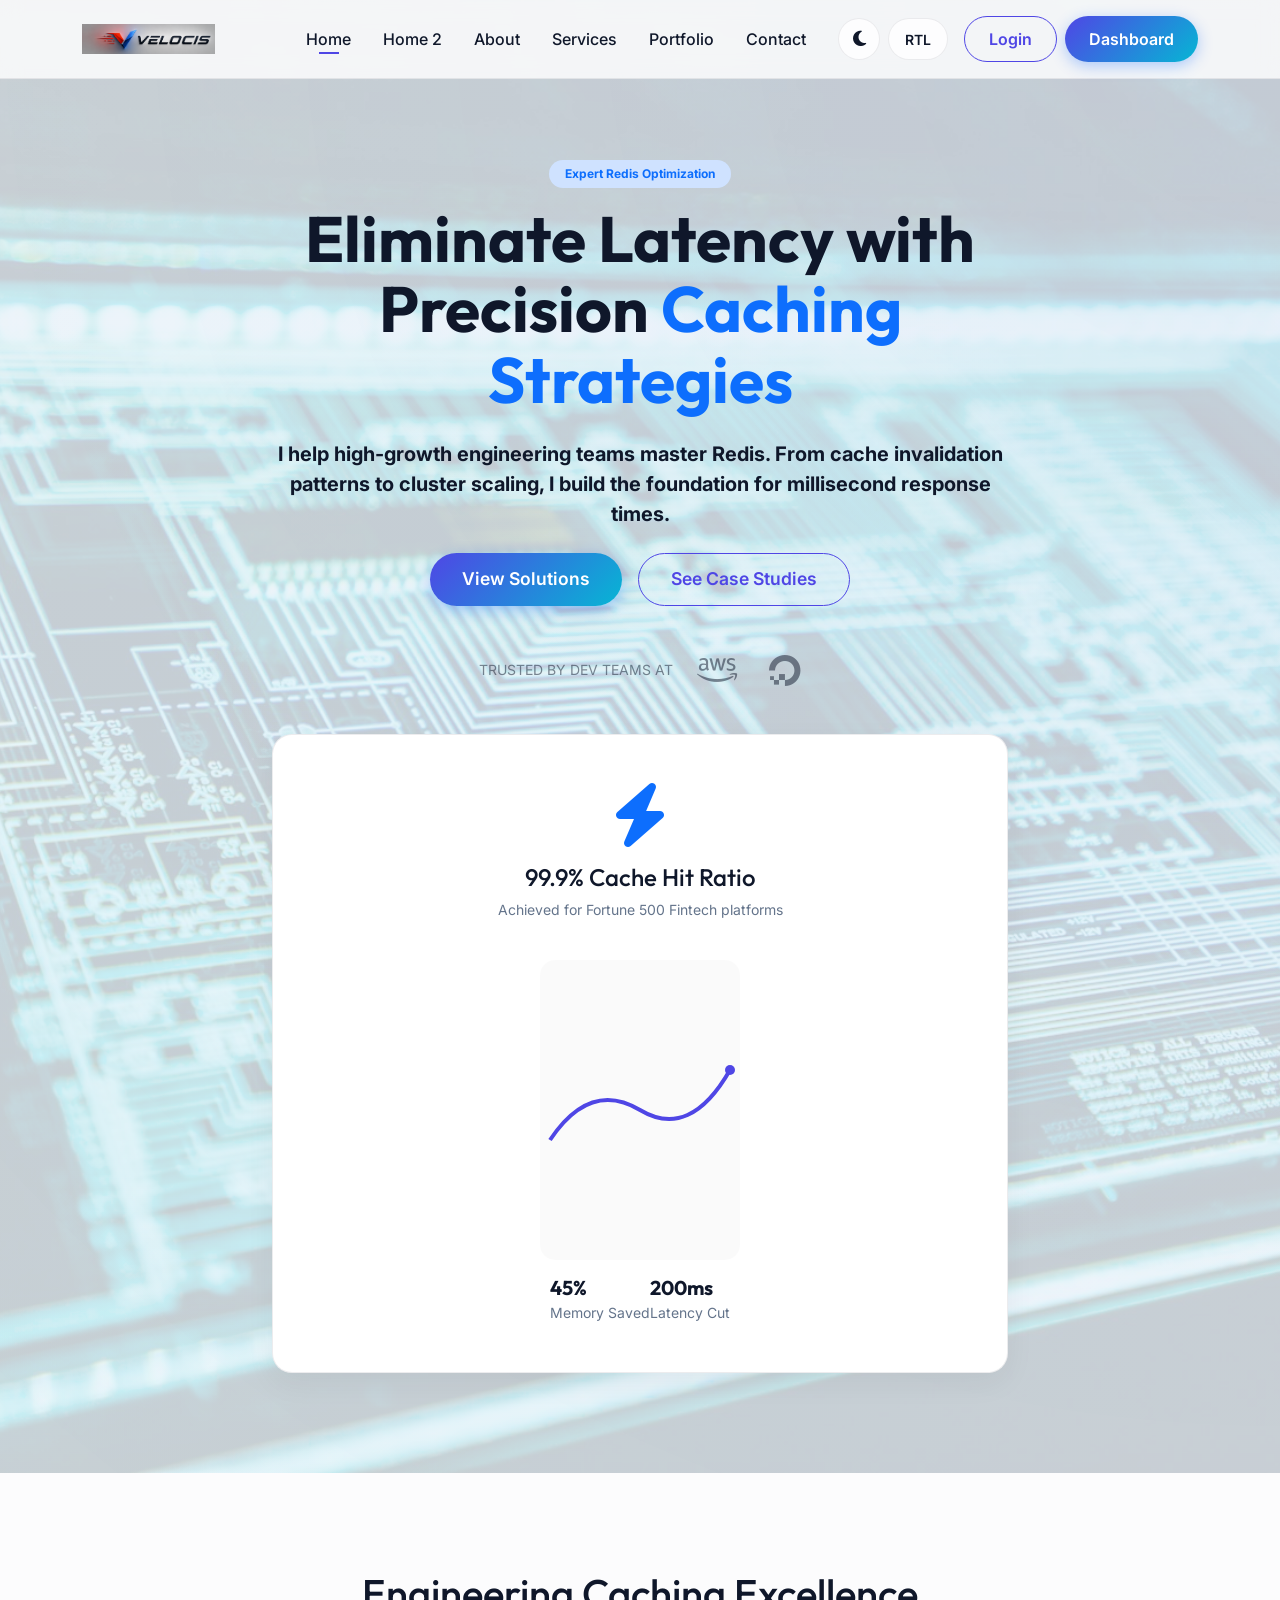
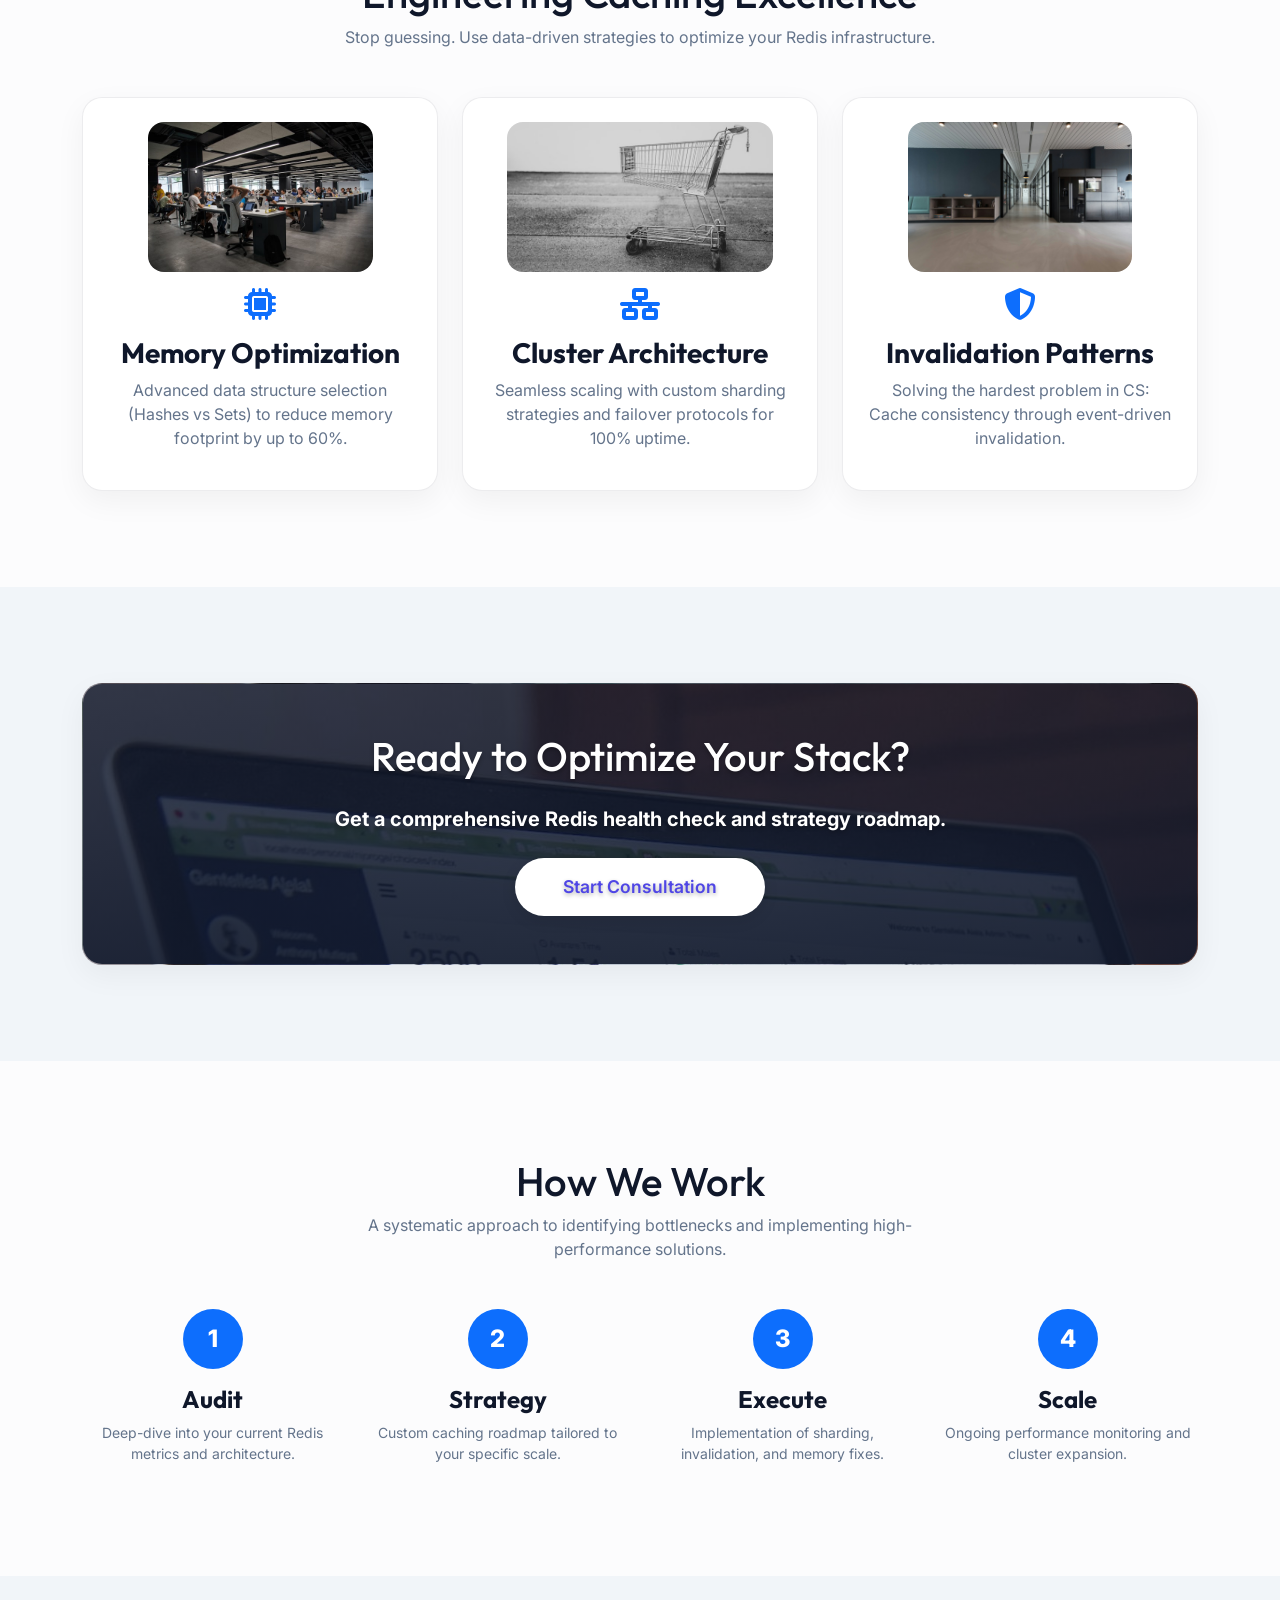
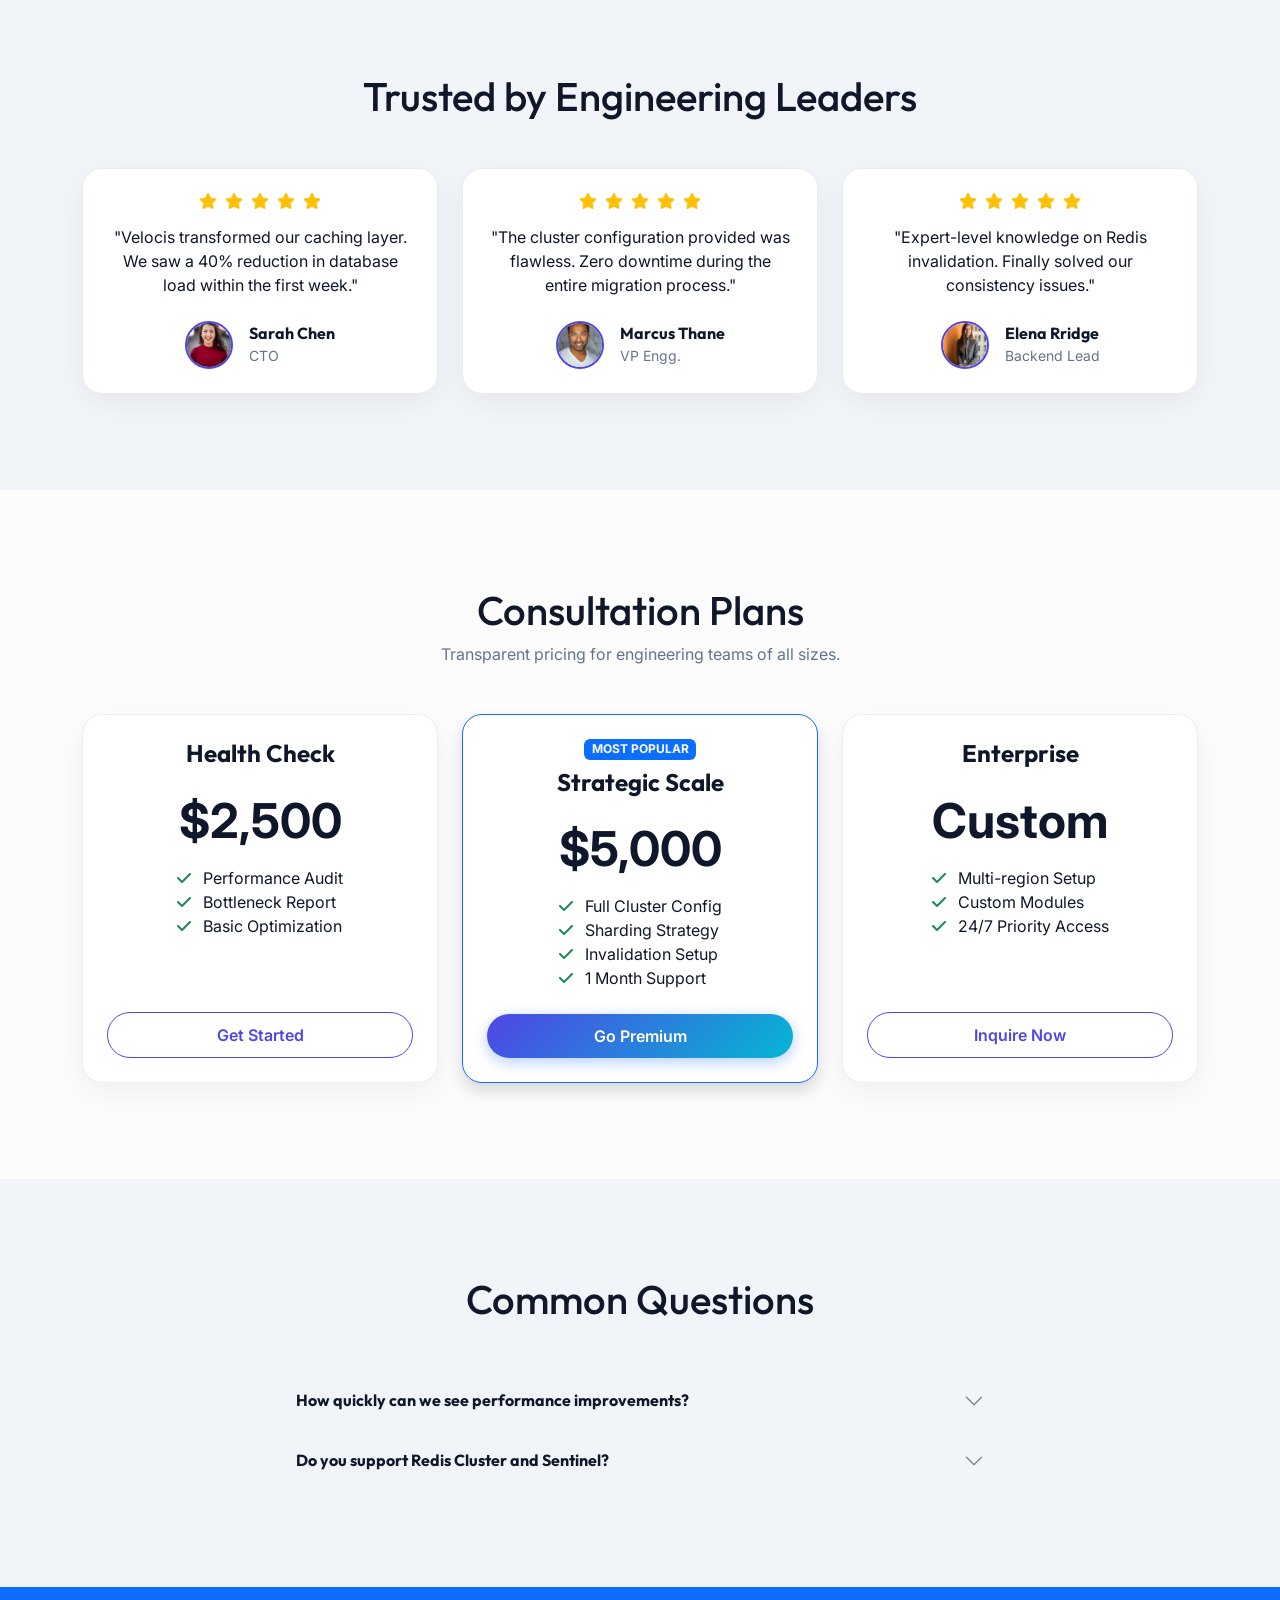
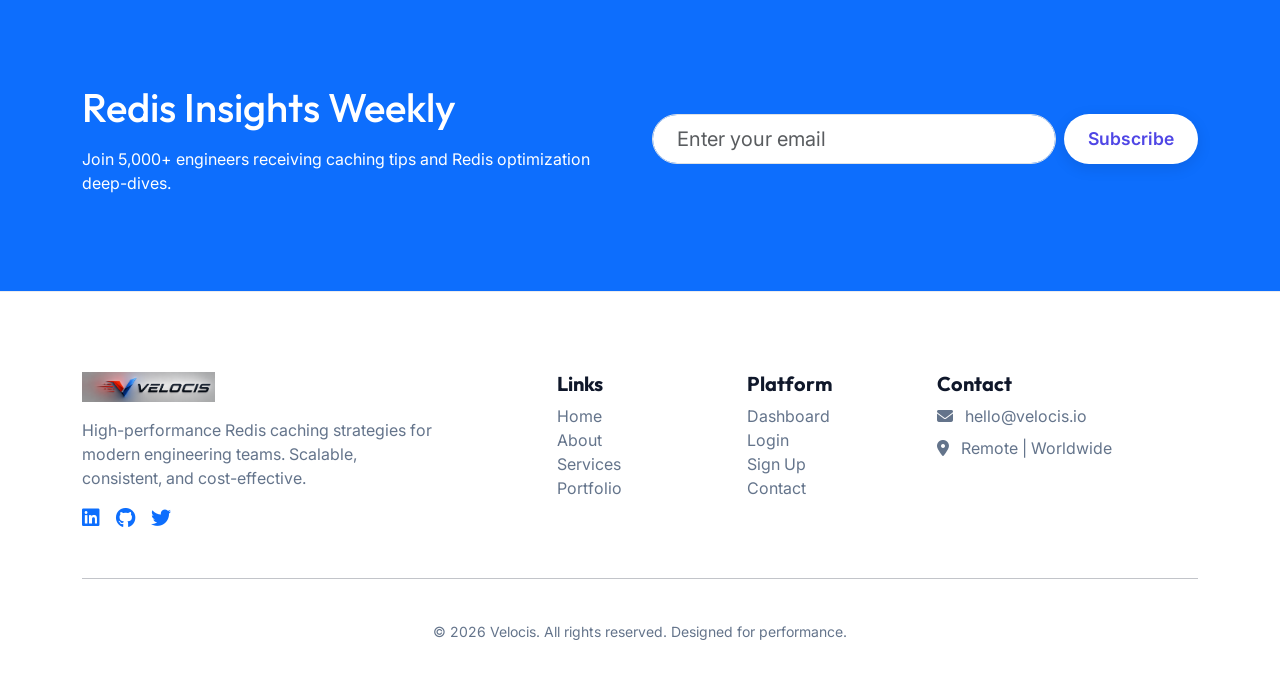
==== commit 121c0506: "secondint" ====
--- a/index.html
+++ b/index.html
@@ -73,7 +73,7 @@
                         Optimization</span>
                     <h1 class="hero-title">Eliminate Latency with Precision <span class="text-primary">Caching
                             Strategies</span></h1>
-                    <p class="lead mb-4 opacity-75 mx-auto" style="max-width: 800px;">I help high-growth engineering teams master Redis. From cache
+                    <p class="lead mb-4 fw-bold mx-auto" style="max-width: 800px;">I help high-growth engineering teams master Redis. From cache
                         invalidation patterns to cluster scaling, I build the foundation for millisecond response times.
                     </p>
                     <div class="d-flex gap-3 justify-content-center">
@@ -167,7 +167,7 @@
                 style="background-image: url('assets/portfolio_3.jpg'); background-color: #0f172a;">
                 <div class="position-relative z-2">
                     <h2 class="h1 mb-4">Ready to Optimize Your Stack?</h2>
-                    <p class="lead mb-4 fw-medium">Get a comprehensive Redis health check and strategy roadmap.</p>
+                    <p class="lead mb-4 fw-bold">Get a comprehensive Redis health check and strategy roadmap.</p>
                     <a href="contact.html" class="btn btn-light btn-lg px-5 py-3">Start Consultation</a>
                 </div>
             </div>
--- a/css/style.css
+++ b/css/style.css
@@ -335,6 +335,12 @@
     margin-bottom: 1.5rem;
 }
 
+.hero-section .lead {
+    font-weight: 700 !important;
+    opacity: 1 !important;
+    color: var(--text-main) !important;
+}
+
 /* Glass Cards */
 .glass-card {
     background: var(--bg-card);
@@ -508,25 +514,54 @@
     left: 0;
     width: 100%;
     z-index: 1060;
+    transition: var(--transition);
+}
+
+.auth-header.scrolled {
+    background: var(--glass-bg);
+    backdrop-filter: blur(10px);
+    box-shadow: 0 5px 20px rgba(0, 0, 0, 0.1);
+    border-bottom: 1px solid var(--glass-border);
 }
 
 .glass-toggle {
     background: rgba(255, 255, 255, 0.2) !important;
     border: 1.5px solid rgba(255, 255, 255, 0.3) !important;
-    color: white !important;
+    color: #ffffff !important;
     backdrop-filter: blur(10px);
     box-shadow: 0 4px 15px rgba(0, 0, 0, 0.1);
+    transition: var(--transition);
+    display: flex;
+    align-items: center;
+    justify-content: center;
+}
+
+.auth-header.scrolled .glass-toggle {
+    background: var(--bg-card) !important;
+    border-color: var(--glass-border) !important;
+    color: var(--text-main) !important;
+}
+
+[data-theme="dark"] .glass-toggle {
+    background: rgba(255, 255, 255, 0.1) !important;
+    border-color: rgba(255, 255, 255, 0.2) !important;
+    color: #ffffff !important;
+}
+
+[data-theme="dark"] .auth-header.scrolled .glass-toggle {
+    background: rgba(255, 255, 255, 0.15) !important;
+    border-color: rgba(255, 255, 255, 0.2) !important;
+    color: #ffffff !important;
+}
+
+.glass-toggle i {
+    color: inherit !important;
 }
 
 .glass-toggle:hover {
     background: var(--primary-color) !important;
     border-color: var(--primary-color) !important;
     color: white !important;
-}
-
-[data-theme="dark"] .glass-toggle {
-    background: rgba(15, 23, 42, 0.6) !important;
-    border-color: rgba(255, 255, 255, 0.1) !important;
 }
 
 #theme-toggle.glass-toggle {
@@ -727,22 +762,29 @@
     gap: 1rem;
     padding: 0.875rem 1.25rem;
     border-radius: 12px;
-    color: var(--text-muted);
+    color: var(--text-main); /* Changed from var(--text-muted) */
     text-decoration: none !important;
-    font-weight: 500;
-    transition: var(--transition);
+    font-weight: 600; /* Changed from 500 */
+    transition: var(--transition);
+    opacity: 0.8;
 }
 
 .nav-menu-link i {
     font-size: 1.1rem;
     width: 20px;
     text-align: center;
+    opacity: 0.7;
 }
 
 .nav-menu-link:hover {
     background: rgba(79, 70, 229, 0.08);
     color: var(--primary-color);
     transform: translateX(5px);
+    opacity: 1;
+}
+
+.nav-menu-link:hover i {
+    opacity: 1;
 }
 
 [dir="rtl"] .nav-menu-link:hover {
@@ -752,7 +794,12 @@
 .nav-menu-link.active {
     background: var(--primary-color);
     color: #ffffff !important;
+    opacity: 1;
     box-shadow: 0 4px 12px rgba(79, 70, 229, 0.25);
+}
+
+.nav-menu-link.active i {
+    opacity: 1;
 }
 
 [data-theme="dark"] .nav-menu-link:hover {
@@ -1410,15 +1457,22 @@
     }
 
     .navbar-expand-lg .nav-link {
-        padding: 0.75rem 0 !important;
-        font-size: 1rem;
+        padding: 0.9rem 0 !important;
+        font-size: 1.15rem;
+        font-weight: 700;
+        letter-spacing: 0.01em;
         border-bottom: 1px solid var(--glass-border);
         width: 100%;
         display: block;
+        color: var(--text-main) !important;
+        transition: var(--transition);
+        text-transform: capitalize;
     }
 
     .navbar-expand-lg .nav-link:hover {
         transform: translateX(10px);
+        color: var(--primary-color) !important;
+        padding-left: 0.5rem !important;
     }
 
     .navbar-expand-lg .nav-link::after {
@@ -1470,7 +1524,7 @@
         border: 1px solid var(--glass-border);
         width: 40px;
         height: 40px;
-        border-radius: 10px;
+        border-radius: 12px;
         display: flex !important;
         align-items: center;
         justify-content: center;
@@ -1493,13 +1547,13 @@
         transform: rotate(90deg);
     }
 
-    /* Active Link Highlighting for Mobile */
     .navbar-expand-lg .nav-link.active {
         color: var(--primary-color) !important;
-        background: rgba(0, 97, 255, 0.05);
-        padding-left: 1rem !important;
-        border-radius: 8px;
-        border-left: 3px solid var(--primary-color);
+        background: rgba(79, 70, 229, 0.1);
+        padding-left: 1.25rem !important;
+        border-radius: 12px;
+        border-left: 5px solid var(--primary-color);
+        border-bottom: none !important;
     }
 
     /* Override Bootstrap expansion */
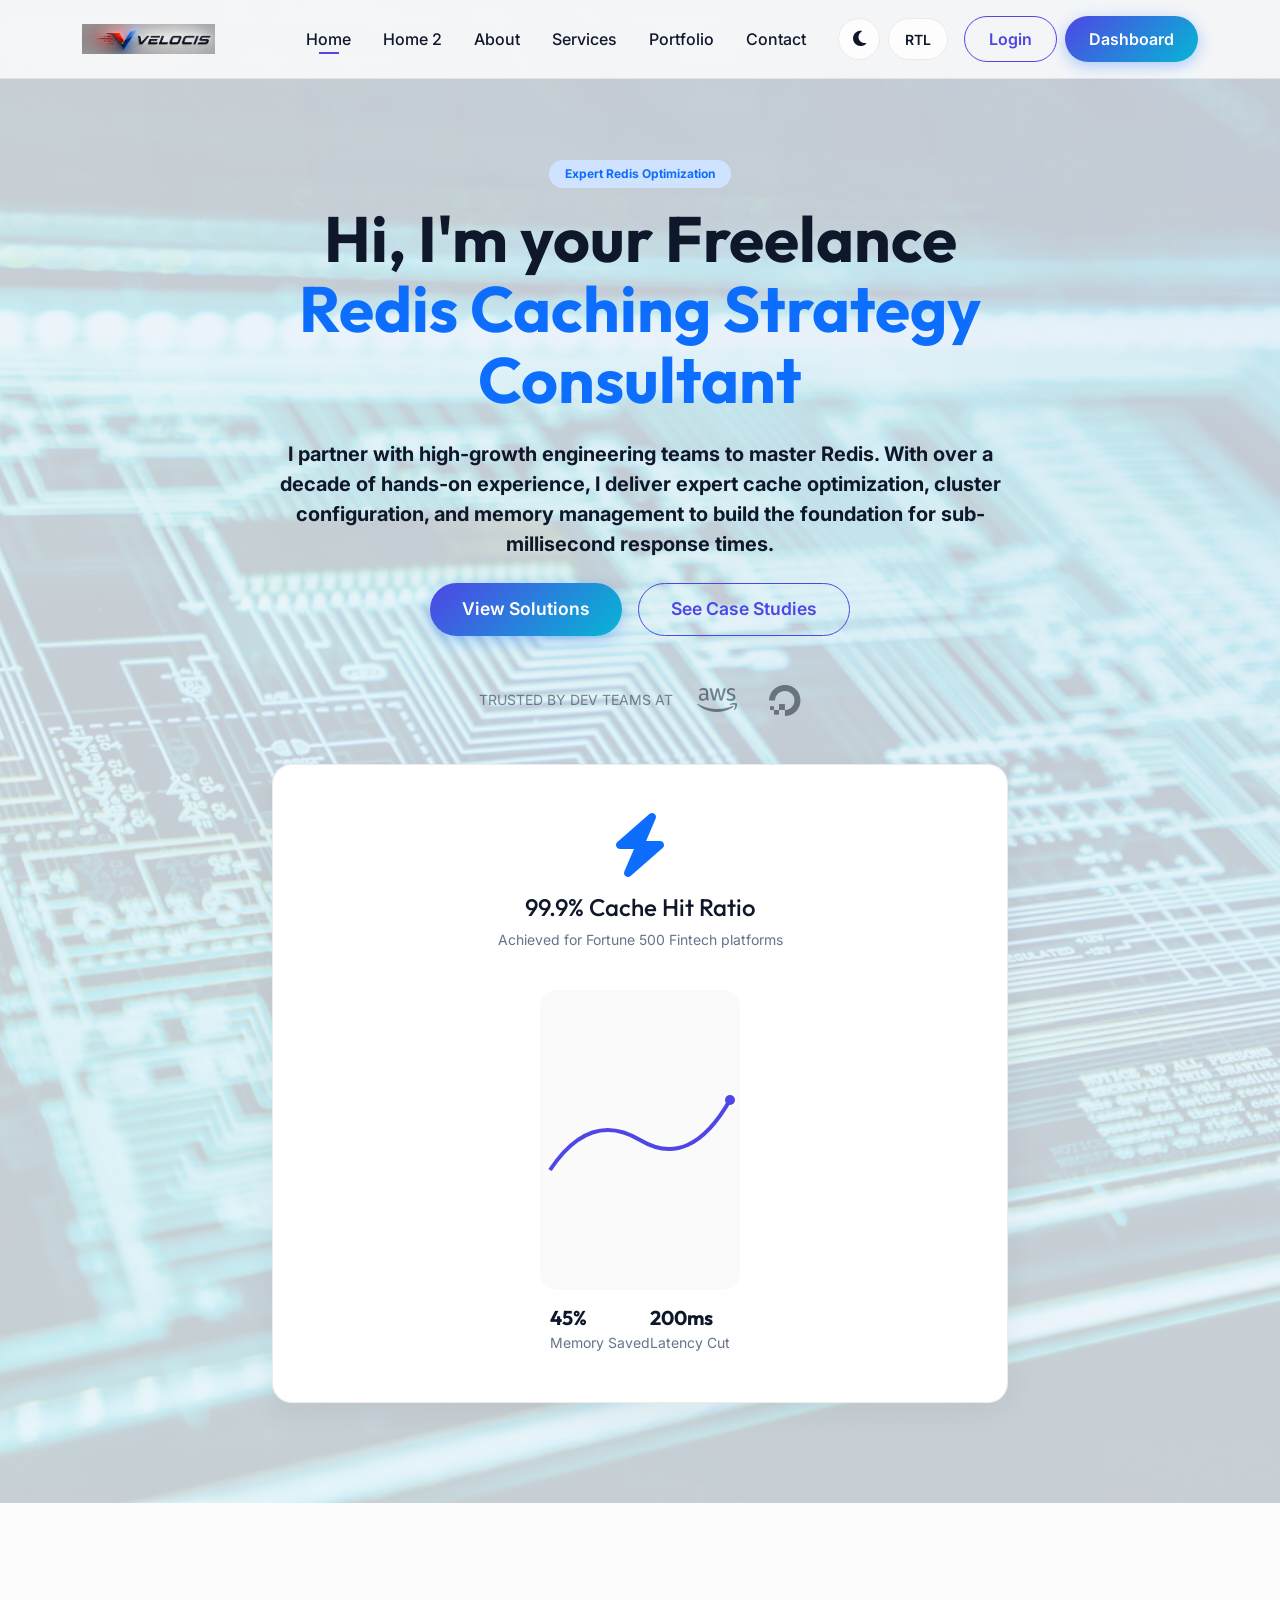
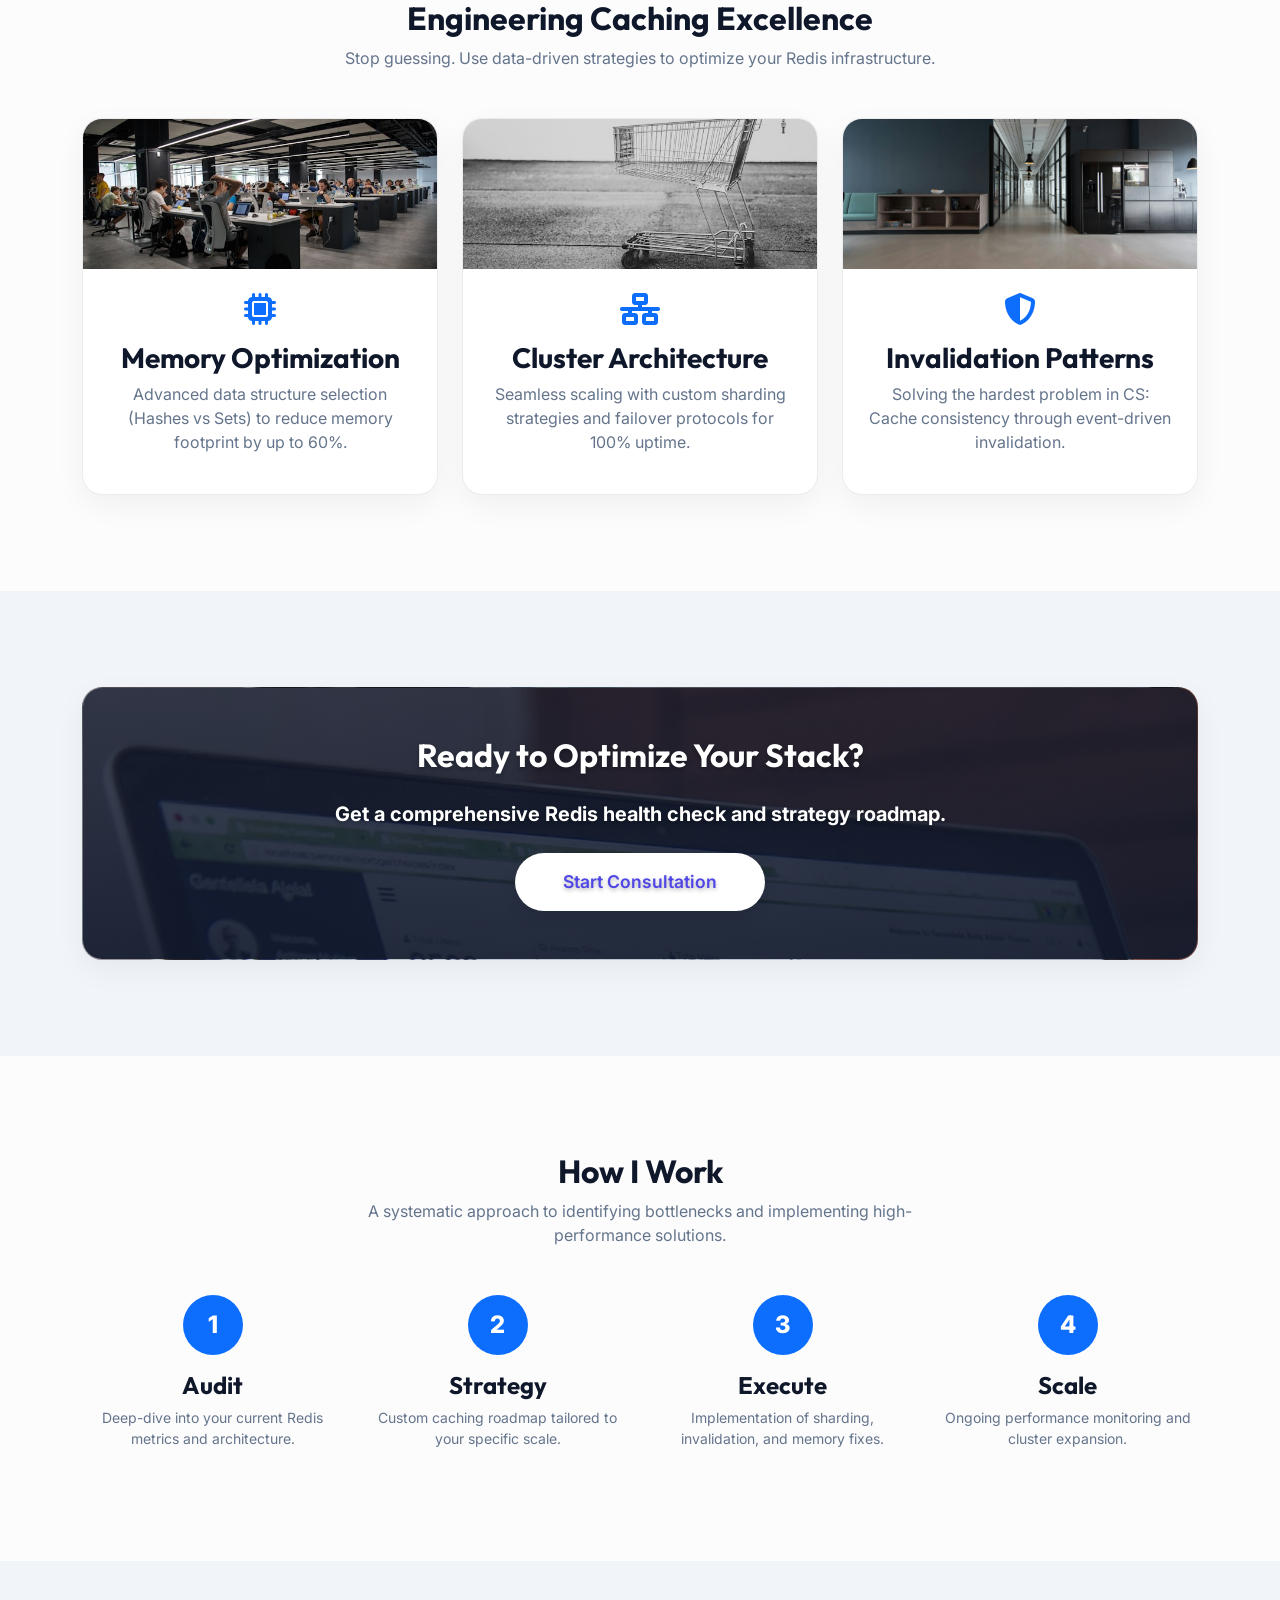
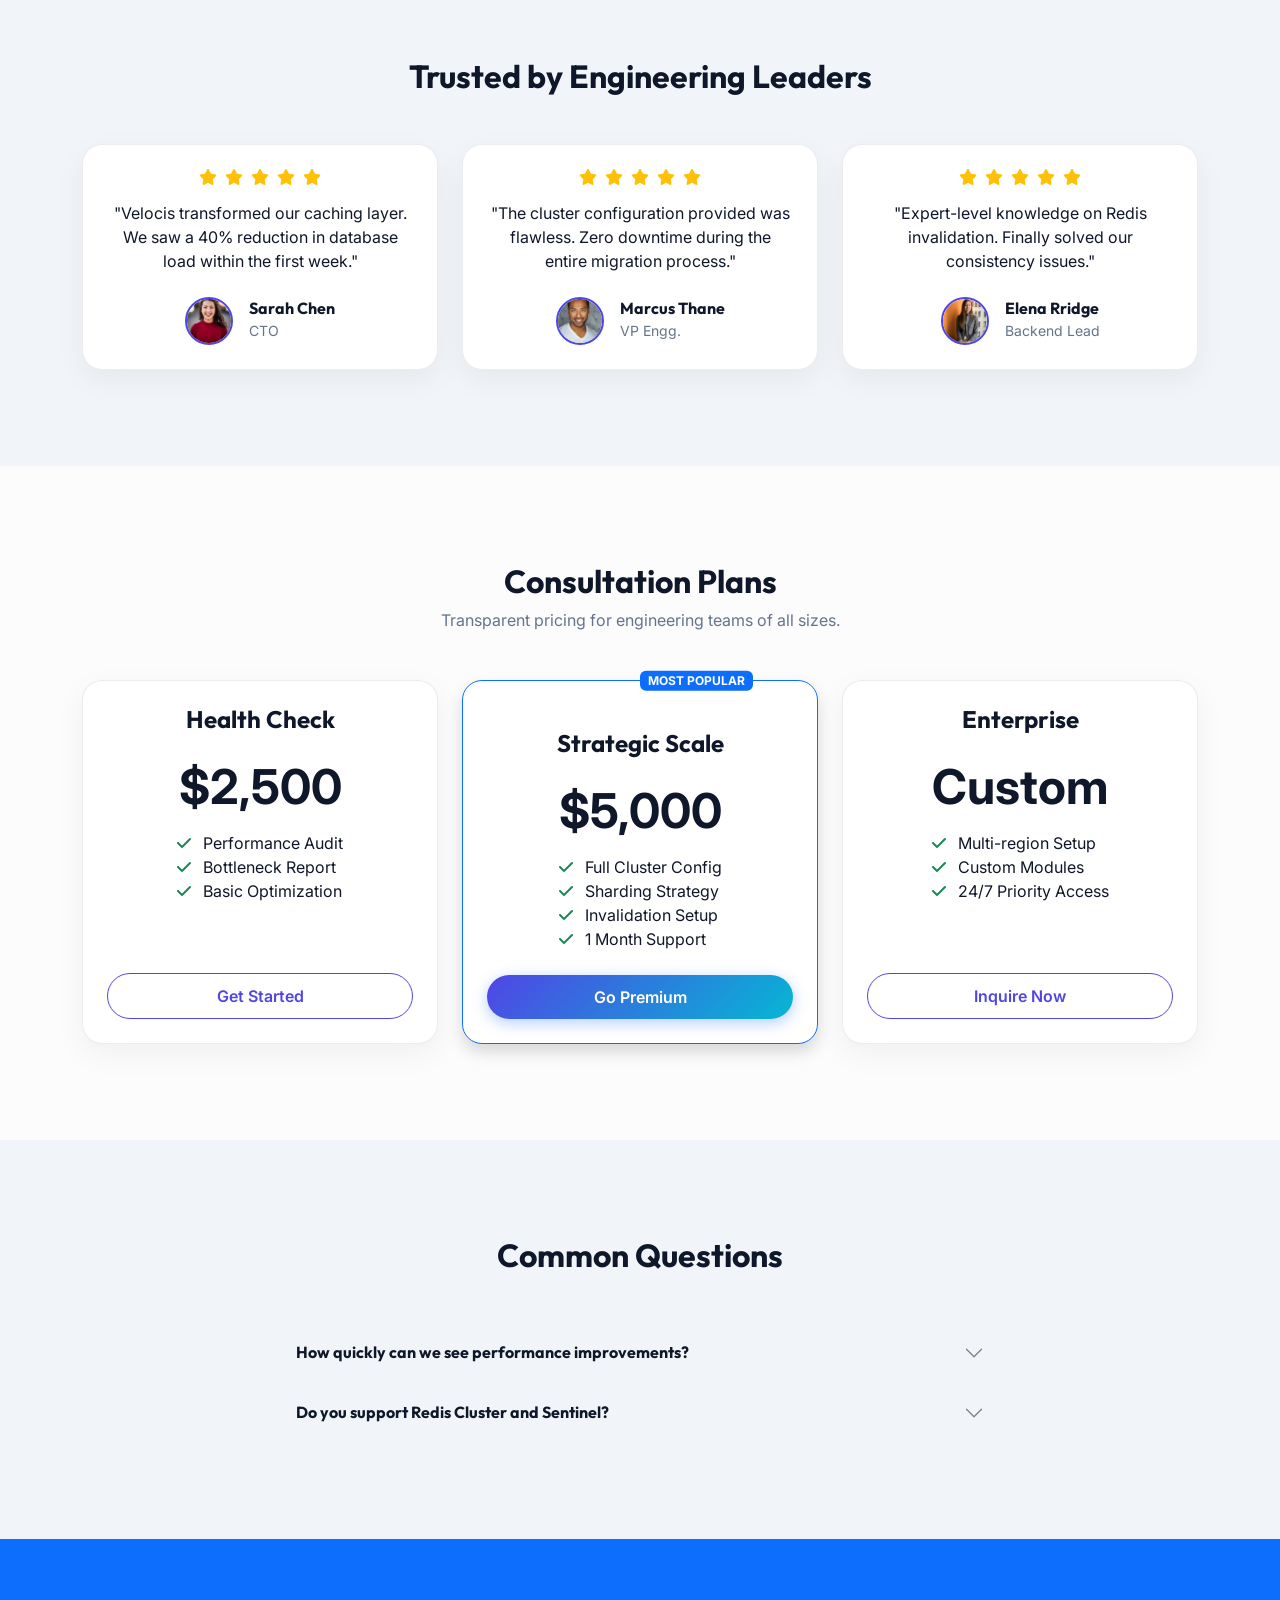
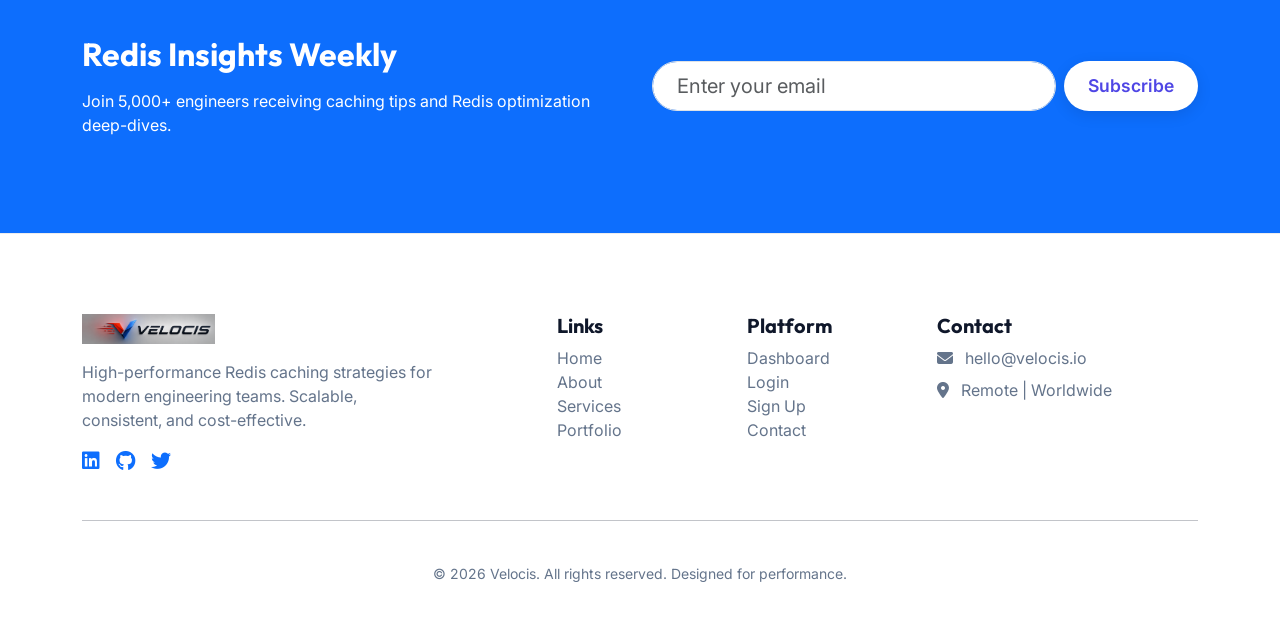
==== commit 928d2882: "clientcorrections1" ====
--- a/index.html
+++ b/index.html
@@ -71,10 +71,8 @@
                 <div class="col-lg-8 hero-content">
                     <span class="badge bg-primary-subtle text-primary mb-3 px-3 py-2 rounded-pill">Expert Redis
                         Optimization</span>
-                    <h1 class="hero-title">Eliminate Latency with Precision <span class="text-primary">Caching
-                            Strategies</span></h1>
-                    <p class="lead mb-4 fw-bold mx-auto" style="max-width: 800px;">I help high-growth engineering teams master Redis. From cache
-                        invalidation patterns to cluster scaling, I build the foundation for millisecond response times.
+                    <h1 class="hero-title">Hi, I'm your Freelance <span class="text-primary">Redis Caching Strategy Consultant</span></h1>
+                    <p class="lead mb-4 fw-bold mx-auto" style="max-width: 800px;">I partner with high-growth engineering teams to master Redis. With over a decade of hands-on experience, I deliver expert cache optimization, cluster configuration, and memory management to build the foundation for sub-millisecond response times.
                     </p>
                     <div class="d-flex gap-3 justify-content-center">
                         <a href="services.html" class="btn btn-premium btn-lg">View Solutions</a>
@@ -124,36 +122,42 @@
     <section class="py-5 bg-light-subtle">
         <div class="container py-5">
             <div class="text-center mb-5 section-title">
-                <h2 class="h1">Engineering Caching Excellence</h2>
+                <h2>Engineering Caching Excellence</h2>
                 <p class="text-muted mx-auto" style="max-width: 600px;">Stop guessing. Use data-driven strategies to
                     optimize your Redis infrastructure.</p>
             </div>
             <div class="row g-4">
                 <div class="col-md-4">
-                    <div class="glass-card h-100 hover-zoom text-center">
-                        <img src="assets/service_audit.jpg" alt="Memory Optimization" class="img-fluid rounded-4 mb-3" style="height: 150px; object-fit: cover;">
-                        <i class="fas fa-microchip text-primary fa-2x mb-3"></i>
+                    <div class="glass-card h-100 p-0 overflow-hidden hover-zoom text-center">
+                        <img src="assets/service_audit.jpg" alt="Memory Optimization" class="img-fluid w-100" style="height: 150px; object-fit: cover;">
+                        <div class="p-4">
+                            <i class="fas fa-microchip text-primary fa-2x mb-3"></i>
                         <h3>Memory Optimization</h3>
                         <p class="text-muted">Advanced data structure selection (Hashes vs Sets) to reduce memory
                             footprint by up to 60%.</p>
-                    </div>
-                </div>
-                <div class="col-md-4">
-                    <div class="glass-card h-100 hover-zoom text-center">
-                        <img src="assets/service_cluster.jpg" alt="Cluster Architecture" class="img-fluid rounded-4 mb-3" style="height: 150px; object-fit: cover;">
-                        <i class="fas fa-network-wired text-primary fa-2x mb-3"></i>
+                        </div>
+                    </div>
+                </div>
+                <div class="col-md-4">
+                    <div class="glass-card h-100 p-0 overflow-hidden hover-zoom text-center">
+                        <img src="assets/service_cluster.jpg" alt="Cluster Architecture" class="img-fluid w-100" style="height: 150px; object-fit: cover;">
+                        <div class="p-4">
+                            <i class="fas fa-network-wired text-primary fa-2x mb-3"></i>
                         <h3>Cluster Architecture</h3>
                         <p class="text-muted">Seamless scaling with custom sharding strategies and failover protocols
                             for 100% uptime.</p>
-                    </div>
-                </div>
-                <div class="col-md-4">
-                    <div class="glass-card h-100 hover-zoom text-center">
-                        <img src="assets/about_hero.jpg" alt="Invalidation Patterns" class="img-fluid rounded-4 mb-3" style="height: 150px; object-fit: cover;">
-                        <i class="fas fa-shield-halved text-primary fa-2x mb-3"></i>
+                        </div>
+                    </div>
+                </div>
+                <div class="col-md-4">
+                    <div class="glass-card h-100 p-0 overflow-hidden hover-zoom text-center">
+                        <img src="assets/about_hero.jpg" alt="Invalidation Patterns" class="img-fluid w-100" style="height: 150px; object-fit: cover;">
+                        <div class="p-4">
+                            <i class="fas fa-shield-halved text-primary fa-2x mb-3"></i>
                         <h3>Invalidation Patterns</h3>
                         <p class="text-muted">Solving the hardest problem in CS: Cache consistency through event-driven
                             invalidation.</p>
+                        </div>
                     </div>
                 </div>
             </div>
@@ -166,7 +170,7 @@
             <div class="glass-card text-white p-5 text-center overflow-hidden position-relative image-overlay bg-img"
                 style="background-image: url('assets/portfolio_3.jpg'); background-color: #0f172a;">
                 <div class="position-relative z-2">
-                    <h2 class="h1 mb-4">Ready to Optimize Your Stack?</h2>
+                    <h2 class="mb-4">Ready to Optimize Your Stack?</h2>
                     <p class="lead mb-4 fw-bold">Get a comprehensive Redis health check and strategy roadmap.</p>
                     <a href="contact.html" class="btn btn-light btn-lg px-5 py-3">Start Consultation</a>
                 </div>
@@ -178,7 +182,7 @@
     <section class="py-5 bg-light-subtle">
         <div class="container py-5">
             <div class="text-center mb-5 section-title">
-                <h2 class="h1">How We Work</h2>
+                <h2>How I Work</h2>
                 <p class="text-muted mx-auto" style="max-width: 600px;">A systematic approach to identifying bottlenecks
                     and implementing high-performance solutions.</p>
             </div>
@@ -215,7 +219,7 @@
     <section class="py-5">
         <div class="container py-5">
             <div class="text-center mb-5 section-title">
-                <h2 class="h1">Trusted by Engineering Leaders</h2>
+                <h2>Trusted by Engineering Leaders</h2>
             </div>
             <div class="row g-4">
                 <div class="col-md-4">
@@ -283,7 +287,7 @@
     <section class="py-5 bg-light-subtle">
         <div class="container py-5">
             <div class="text-center mb-5 section-title">
-                <h2 class="h1">Consultation Plans</h2>
+                <h2>Consultation Plans</h2>
                 <p class="text-muted mx-auto" style="max-width: 600px;">Transparent pricing for engineering teams of all
                     sizes.</p>
             </div>
@@ -303,8 +307,8 @@
                     </div>
                 </div>
                 <div class="col-md-4">
-                    <div class="glass-card h-100 text-center border-primary shadow">
-                        <span class="badge bg-primary mb-2">MOST POPULAR</span>
+                    <div class="glass-card h-100 text-center border-primary shadow position-relative pt-5">
+                        <span class="badge bg-primary position-absolute top-0 start-50 translate-middle-y" style="transform: translate(-50%, -50%); z-index: 1;">MOST POPULAR</span>
                         <h4>Strategic Scale</h4>
                         <div class="display-5 fw-bold my-3">$5,000</div>
                         <ul class="list-unstyled mb-4 text-start">
@@ -340,7 +344,7 @@
     <section class="py-5">
         <div class="container py-5">
             <div class="text-center mb-5 section-title">
-                <h2 class="h1">Common Questions</h2>
+                <h2>Common Questions</h2>
             </div>
             <div class="row justify-content-center">
                 <div class="col-lg-8">
@@ -355,7 +359,7 @@
                             <div id="faq1" class="accordion-collapse collapse" data-bs-parent="#faqAccordion">
                                 <div class="accordion-body text-muted">
                                     Most teams see significant latency reduction within the first 48-72 hours of
-                                    implementing our initial optimization recommendations.
+                                    implementing my initial optimization recommendations.
                                 </div>
                             </div>
                         </div>
@@ -368,7 +372,7 @@
                             </h2>
                             <div id="faq2" class="accordion-collapse collapse" data-bs-parent="#faqAccordion">
                                 <div class="accordion-body text-muted">
-                                    Yes, we specialize in both high-availability architectures, including complex
+                                    Yes, I specialize in both high-availability architectures, including complex
                                     sharding and failover configurations.
                                 </div>
                             </div>
@@ -384,7 +388,7 @@
         <div class="container py-5">
             <div class="row align-items-center">
                 <div class="col-lg-6">
-                    <h2 class="h1 mb-3">Redis Insights Weekly</h2>
+                    <h2 class="mb-3">Redis Insights Weekly</h2>
                     <p class="mb-0">Join 5,000+ engineers receiving caching tips and Redis optimization
                         deep-dives.</p>
                 </div>
@@ -454,4 +458,4 @@
     <script src="js/main.js"></script>
 </body>
 
-</html>+</html>
